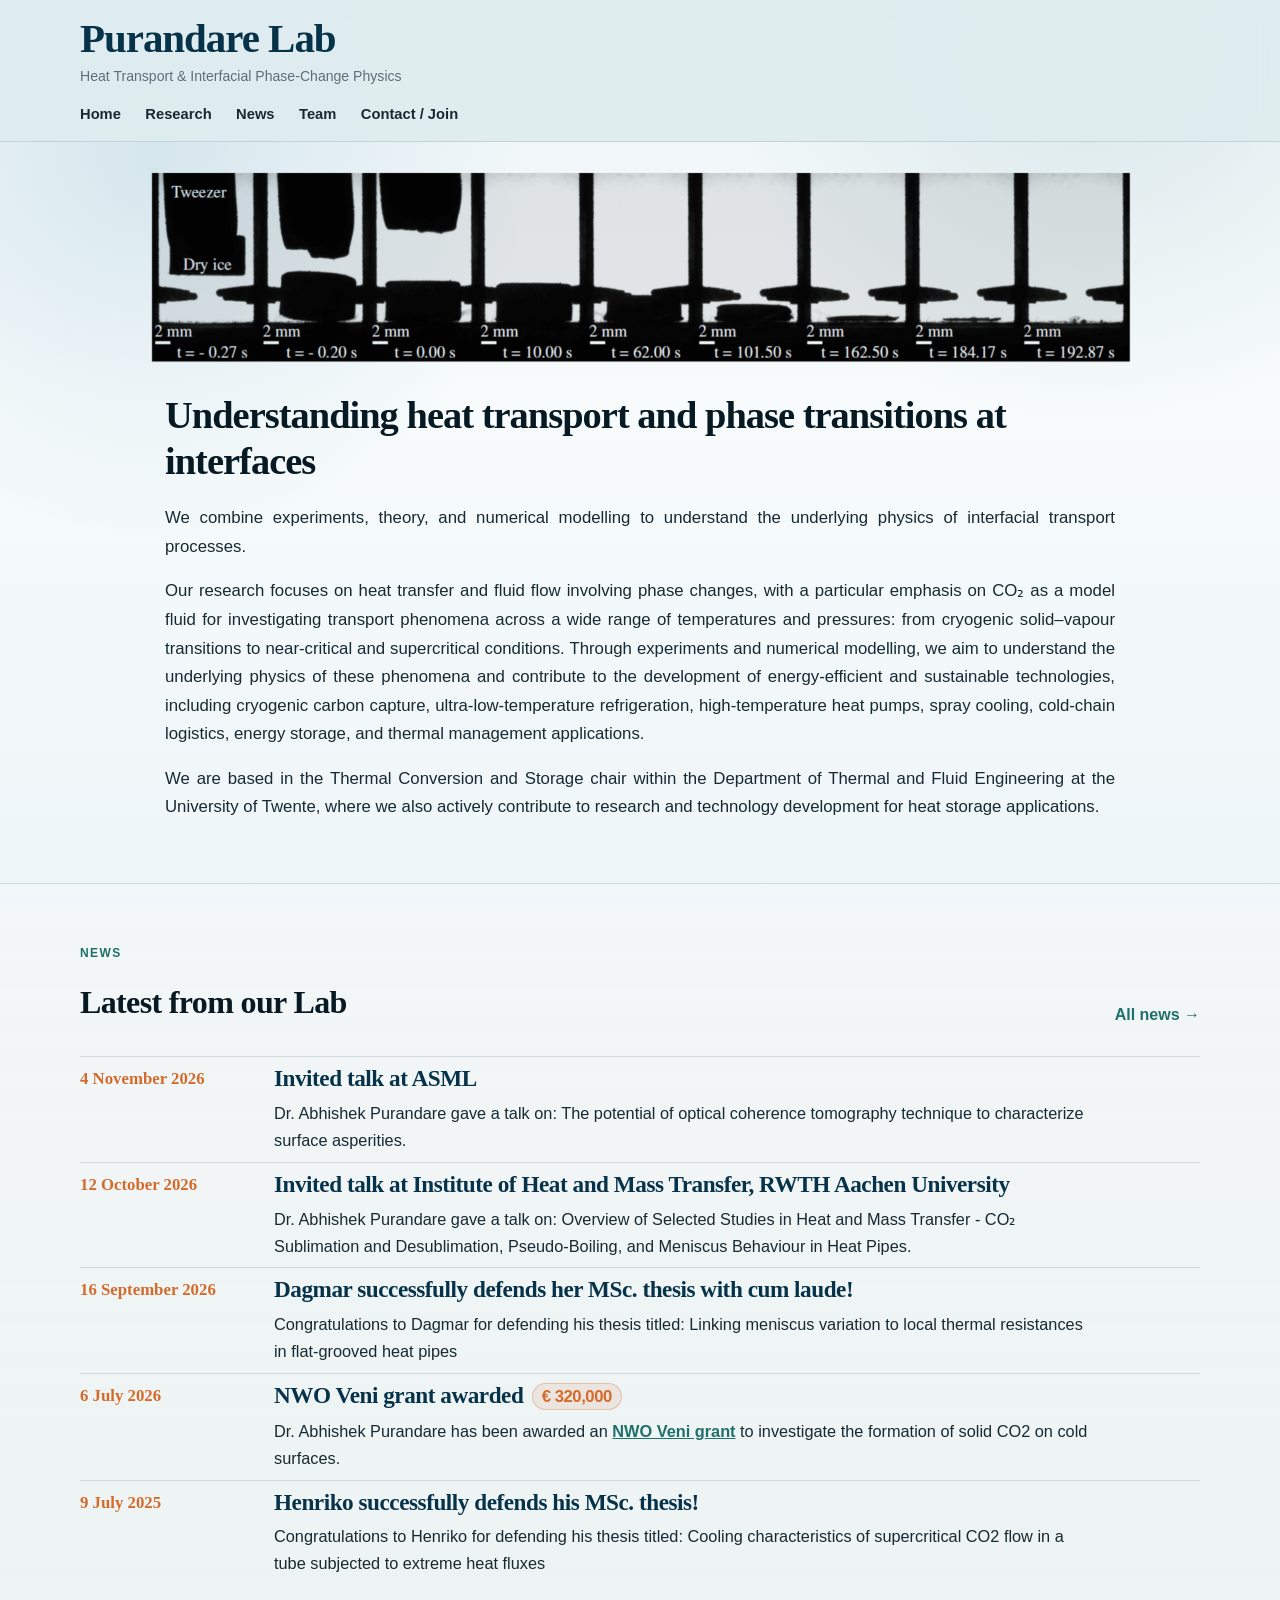
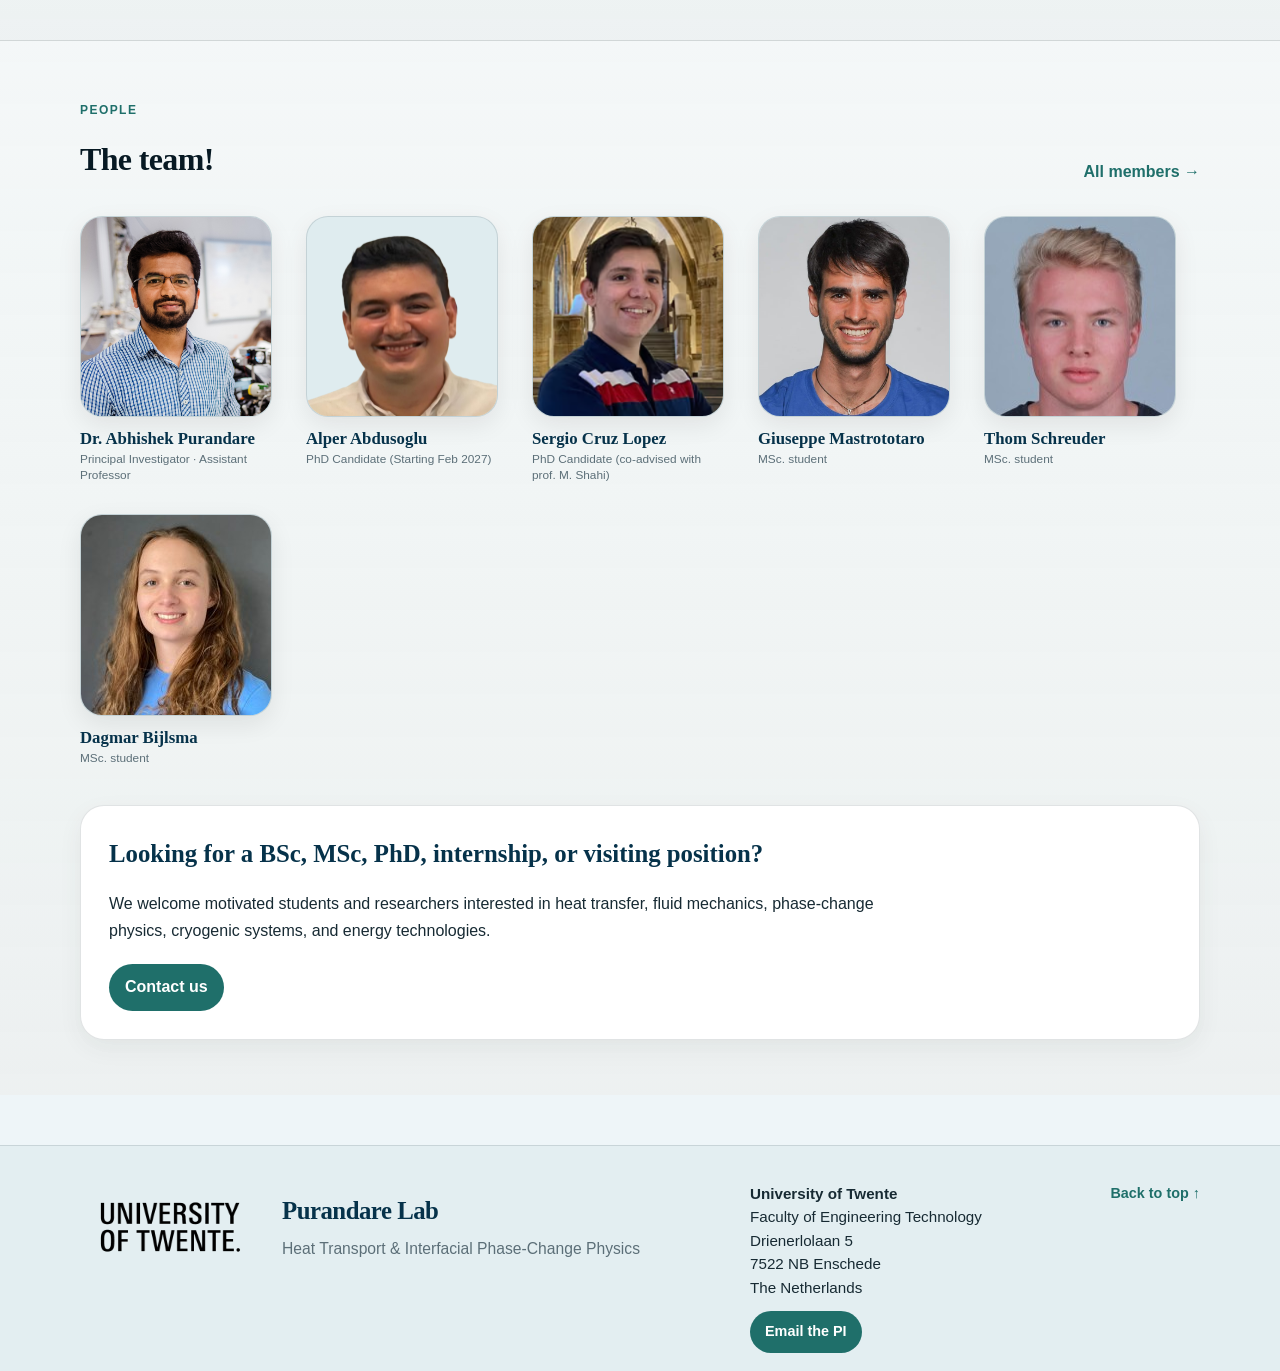
==== index.html @ 4fdb87ff "Update index.html" ====
<!DOCTYPE html>
<html lang="en">
<head>
  <meta charset="UTF-8">
  <title>Purandare Lab | University of Twente</title>
  <meta name="viewport" content="width=device-width, initial-scale=1">
  <link rel="stylesheet" href="assets/css/style.css">
</head>

<!-- Trigger new deployment -->  
<body id="top">


  <header class="header">
    <div class="container">     
      <h1>Purandare Lab</h1>
      <p>Heat Transport & Interfacial Phase-Change Physics</p>

      <nav class="nav">
        <a href="index.html">Home</a>
        <a href="research.html">Research</a>
        <a href="news.html">News</a>
        <a href="team.html">Team</a>
        <a href="contact.html">Contact / Join</a>
      </nav>
    </div>
  </header>



  <section class="hero home-hero">
    <div class="container">
      <!-- Automatic hero image slideshow -->

<div class="hero-showcase" aria-label="Purandare Lab research images">

  <img
    src="assets/images/H4.png"
    alt="Time-resolved CO2 sublimation experiments"
    class="hero-showcase-image is-visible"
  >

  <img
    src="assets/images/H2.png"
    alt="Schlieren visualization of CO2 sublimation"
    class="hero-showcase-image"
  >

  <img
    src="assets/images/H1v2.png"
    alt="Edge detection of sublimating CO2 sphere"
    class="hero-showcase-image"
  >

    <img
    src="assets/images/H3.png"
    alt="Density gradients at the sublimating interface"
    class="hero-showcase-image"
  >

  <img
    src="assets/images/H6.png"
    alt="Optical coherence tomography of dry ice interfaces"
    class="hero-showcase-image"
  >

  <img
    src="assets/images/H5.png"
    alt="Microfabricated capacitive sensor"
    class="hero-showcase-image"
  >

  <img
    src="assets/images/H8v2.png"
    alt="X-ray visualization of grooved heat-pipe structures"
    class="hero-showcase-image"
  >

    <img
    src="assets/images/H9.png"
    alt="X-ray visualization of grooved heat-pipe structures"
    class="hero-showcase-image"
  >

</div>
      <h2>Understanding heat transport and phase transitions at interfaces</h2>

      <p>
        We combine experiments, theory, and numerical modelling to understand the underlying 
        physics of interfacial transport processes.
      </p>

      <p>
        Our research focuses on heat transfer and fluid flow involving phase changes, with a particular emphasis on CO₂ as a model fluid for 
        investigating transport phenomena across a wide range of temperatures and pressures: from cryogenic solid–vapour transitions to near-critical and 
        supercritical conditions. Through experiments and numerical modelling, we aim to understand the underlying physics of these phenomena and contribute 
        to the development of energy-efficient and sustainable technologies, including cryogenic carbon capture, ultra-low-temperature refrigeration, 
        high-temperature heat pumps, spray cooling, cold-chain logistics, energy storage, and thermal management applications.
      </p>
      
      <p>
      We are based in the Thermal Conversion and Storage chair within the Department of Thermal and Fluid Engineering at the University of Twente, 
      where we also actively contribute to research and technology development for heat storage applications.
      </p>      
    </div>
  </section>

  



  <main>

<section class="section news-home-section">
  <div class="container">

    <div class="news-section-header">
      <div>
        <span class="eyebrow">News</span>
        <h2>Latest from our Lab <span class="heading-icon" aria-hidden="true"></span></h2>
      </div>
      <a class="section-link" href="news.html">All news →</a>
    </div>

    <div class="news-list">

        <article class="news-item">
        <div class="news-date">4 November 2026</div>

        <div class="news-content">
          <h3>Invited talk at ASML</h3>
          <p>
            Dr. Abhishek Purandare gave a talk on: The potential of optical coherence tomography technique to characterize surface asperities.
          </p>
        </div>
      </article>    

    <article class="news-item">
        <div class="news-date">12 October 2026</div>

        <div class="news-content">
          <h3>Invited talk at Institute of Heat and Mass Transfer, RWTH Aachen University</h3>
          <p>
            Dr. Abhishek Purandare gave a talk on: Overview of Selected Studies in Heat and Mass Transfer - 
            CO₂ Sublimation and Desublimation, Pseudo-Boiling, and Meniscus Behaviour in Heat Pipes.
          </p>
        </div>
      </article>  

      <article class="news-item">
        <div class="news-date">16 September 2026</div>

        <div class="news-content">
          <h3>Dagmar successfully defends her MSc. thesis with cum laude!</h3>
          <p>
            Congratulations to Dagmar for defending his thesis titled: Linking meniscus variation to local thermal resistances in flat-grooved heat pipes
          </p>
        </div>
      </article>

      <article class="news-item">
        <div class="news-date">6 July 2026</div>

        <div class="news-content">
          <h3>NWO Veni grant awarded <span class="news-amount"> € 320,000</span></h3>
          <p>
            Dr. Abhishek Purandare has been awarded an 
            <a href="https://www.nwo.nl/en/researchprogrammes/nwo-talent-programme/projects-veni/veni-2025" target="_blank" rel="noopener">
              NWO Veni grant</a> to investigate the formation of solid CO2 on cold surfaces.
          </p>
        </div>
      </article>

      <article class="news-item">
        <div class="news-date">9 July 2025</div>

        <div class="news-content">
          <h3>Henriko successfully defends his MSc. thesis!</h3>
          <p>
            Congratulations to Henriko for defending his thesis titled: Cooling characteristics of supercritical CO2 flow in a tube
            subjected to extreme heat fluxes
          </p>
        </div>
      </article>

      <!--
      <article class="news-item">
        <div class="news-date">3 April 2025</div>

        <div class="news-content">
          <h3>Sergio wins Best Pitch Award at the 4TU Energy Community Day!</h3>
          <p>
            Congratulations to Sergio on receiving the 
            <a href="https://www.4tu.nl/energy/news/a-look-back-at-4tu.energy-community-day-2025/">
              award</a> for his pitch titled: THS Reactor Design Using Novel TCM.
          </p>
        </div>
      </article>

      <article class="news-item">
        <div class="news-date">6 March 2025</div>

        <div class="news-content">
          <h3>Industry-funded project on cryogenic carbon capture <span class="news-amount"> € 20,000</span> </h3>
          <p>
            We carried out an industry-funded project focused on the energy and
            mass balance of an existing cryogenic carbon capture unit.
          </p>
        </div>
      </article>
      -->

    </div>

  </div>
</section>

<section class="section people-home-section">
  <div class="container">

    <div class="people-section-header">
      <div>
        <span class="eyebrow">People</span>
        <h2>The team! <span class="heading-icon" aria-hidden="true"></span></h2>
      </div>

      <a class="section-link" href="team.html">All members →</a>
    </div>

    <div class="people-grid">

      <article class="person-tile">
        <div class="person-tile-photo-wrap">
          <img
            src="assets/images/abhishek-purandarev2.jpg"
            alt="Dr. Abhishek Purandare"
            class="person-tile-photo"
          >
        </div>

        <h3>Dr. Abhishek Purandare</h3>
        <p class="person-role">Principal Investigator · Assistant Professor</p>
        <!--<p class="person-keywords">
          CO₂ phase change · Supercritical CO₂ · Cryogenic carbon capture
        </p>-->
      </article>

      <!-- Example placeholder for the next person.
      Remove this comment when you add someone. -->

      <article class="person-tile">
        <div class="person-tile-photo-wrap">
          <img
            src="assets/images/Alper_PhD.png"
            alt="Alper Abdusoglu"
            class="person-tile-photo"
          >
        </div>

        <h3>Alper Abdusoglu</h3>
        <p class="person-role">PhD Candidate (Starting Feb 2027)</p>
        <!-- <p class="person-keywords">
          CO₂ desublimation · Optical diagnostics · Heat transfer
        </p>-->
      </article>

      <!-- Example placeholder for the next person.
      Remove this comment when you add someone. -->

      <article class="person-tile">
        <div class="person-tile-photo-wrap">
          <img
            src="assets/images/Sergio_PhD.png"
            alt="Sergio Cruz Lopez"
            class="person-tile-photo"
          >
        </div>

        <h3>Sergio Cruz Lopez</h3>
        <p class="person-role">PhD Candidate (co-advised with prof. M. Shahi)</p>
        <!-- <p class="person-keywords">
          CO₂ desublimation · Optical diagnostics · Heat transfer
        </p>-->
      </article>

       <!-- Example placeholder for the next person.
      Remove this comment when you add someone. -->

      <article class="person-tile">
        <div class="person-tile-photo-wrap">
          <img
            src="assets/images/Giuseppe_Msc.jpeg"
            alt="Giuseppe Mastrototaro"
            class="person-tile-photo"
          >
        </div>

        <h3>Giuseppe Mastrototaro</h3>
        <p class="person-role">MSc. student</p>
        <!-- <p class="person-keywords">
          CO₂ desublimation · Optical diagnostics · Heat transfer
        </p>-->
      </article>

       <!-- Example placeholder for the next person.
      Remove this comment when you add someone. -->

      <article class="person-tile">
        <div class="person-tile-photo-wrap">
          <img
            src="assets/images/Thom_Msc.jpeg"
            alt="Thom Schreuder"
            class="person-tile-photo"
          >
        </div>

        <h3>Thom Schreuder</h3>
        <p class="person-role">MSc. student</p>
        <!-- <p class="person-keywords">
          CO₂ desublimation · Optical diagnostics · Heat transfer
        </p>-->
      </article>

       <!-- Example placeholder for the next person.
      Remove this comment when you add someone. -->

      <article class="person-tile">
        <div class="person-tile-photo-wrap">
          <img
            src="assets/images/Dagmar_Msc.jpeg"
            alt="Dagmar Bijlsma"
            class="person-tile-photo"
          >
        </div>

        <h3>Dagmar Bijlsma</h3>
        <p class="person-role">MSc. student</p>
        <!-- <p class="person-keywords">
          CO₂ desublimation · Optical diagnostics · Heat transfer
        </p>-->
      </article>

     

    </div>

    <div class="people-cta">
      <h3>Looking for a BSc, MSc, PhD, internship, or visiting position?</h3>

      <p>
        We welcome motivated students and researchers interested in
        heat transfer, fluid mechanics, phase-change physics, cryogenic systems,
        and energy technologies.
      </p>

      <a class="button-link" href="contact.html">Contact us</a>
    </div>

  </div>
</section>

  </main>

  <footer class="footer site-footer">
  <div class="container footer-inner">

    <div class="footer-brand">
      <img
        src="assets/images/ut-logo.png"
        alt="University of Twente logo"
        class="ut-logo"
      >

      <div>
        <h3>Purandare Lab</h3>
        <p>Heat Transport &amp; Interfacial Phase-Change Physics</p>
      </div>
    </div>

    <div class="footer-contact footer-contact-row">
      <div class="footer-address-block">
        <p>
          <strong>University of Twente</strong><br>
          Faculty of Engineering Technology<br>
          Drienerlolaan 5<br>
          7522 NB Enschede<br>
          The Netherlands
        </p>

        <a class="footer-email-button" href="mailto:a.s.purandare@utwente.nl">
          Email the PI
        </a>
      </div>

      <a class="back-to-top" href="#top">Back to top ↑</a>
    </div>
    
  </div>
</footer>

  

<script>
(function () {

  const images = document.querySelectorAll(
    ".hero-showcase-image"
  );

  if (images.length < 2) return;

  let currentImage = 0;
  let slideshowTimer = null;

  // Time between images (milliseconds)
  const interval = 3000;

  function showNextImage() {

    images[currentImage].classList.remove(
      "is-visible"
    );

    currentImage = (currentImage + 1) % images.length;

    images[currentImage].classList.add(
      "is-visible"
    );
  }

  function startSlideshow() {
    if (slideshowTimer !== null) return;

    slideshowTimer = setInterval(
      showNextImage,
      interval
    );
  }

  function stopSlideshow() {
    clearInterval(slideshowTimer);
    slideshowTimer = null;
  }

  // Start automatically
  const reducedMotion = window.matchMedia(
    "(prefers-reduced-motion: reduce)"
  ).matches;

  if (!reducedMotion) {
    startSlideshow();
  }

  // Pause when browser tab is hidden,
  // resume when the visitor returns
  document.addEventListener("visibilitychange", function () {

    if (document.hidden) {
      stopSlideshow();
    } else if (!reducedMotion) {
      startSlideshow();
    }

  });

})();
</script>




</body>
</html>
---- assets/css/style.css ----
/*
:root {
  --paper: #f3efe8;
  --paper-tint: #ebe5da;
  --surface: #fffdf9;
  --ink: #0f0c08;
  --text: #1f1a15;
  --muted: #625648;

  --navy: #0b2b45;
  --blue: #0056b3;
  --teal: #254c4a;
  --orange: #c85a1e;

  --border: rgba(15, 12, 8, 0.12);
  --shadow: 0 12px 35px rgba(15, 12, 8, 0.08);
}
*/
:root {
  --paper: #eef5f8;
  --paper-tint: #dfecef;
  --surface: #ffffff;
  --ink: #071923;
  --text: #172a33;
  --muted: #5c6f78;

  --navy: #06324a;
  --blue: #126f9a;
  --teal: #1f6f6a;
  --orange: #d46b2a;

  --border: rgba(7, 25, 35, 0.12);
  --shadow: 0 12px 35px rgba(7, 25, 35, 0.08);
}
body {
  margin: 0;
  font-family: Arial, Helvetica, sans-serif;
  line-height: 1.65;
  color: var(--text);
  background: var(--paper);
}

/*
body::before {
  content: "";
  position: fixed;
  inset: 0;
  pointer-events: none;
  background-image:
    linear-gradient(to right, rgba(15, 12, 8, 0.035) 1px, transparent 1px),
    linear-gradient(to bottom, rgba(15, 12, 8, 0.035) 1px, transparent 1px);
  background-size: 32px 32px;
  z-index: -1;
}
*/

body::before {
  content: "";
  position: fixed;
  inset: 0;
  pointer-events: none;
  background:
    radial-gradient(circle at 12% 18%, rgba(18, 111, 154, 0.12), transparent 28%),
    radial-gradient(circle at 85% 8%, rgba(31, 111, 106, 0.10), transparent 26%),
    linear-gradient(180deg, #eef5f8 0%, #f7fbfc 45%, #eef5f8 100%);
  z-index: -1;
}

.container {
  max-width: 1120px;
  margin: 0 auto;
  padding: 0 28px;
}

.header {
  background: rgba(223, 236, 239, 0.94);
  border-bottom: 1px solid var(--border);
  backdrop-filter: blur(12px);
  position: sticky;
  top: 0;
  z-index: 10;
}

.header .container {
  padding-top: 14px;
  padding-bottom: 14px;
}

.nav {
  margin-top: 10px;
}

.header h1 {
  margin: 0;
  font-family: Georgia, "Times New Roman", serif;
  font-size: clamp(2rem, 3.2vw, 2.6rem);
  font-weight: 700;
  font-style: normal;
  line-height: 1.2;
  letter-spacing: -0.025em;
  color: var(--navy);
}

.header p {
  margin: 4px 0 0;
  color: var(--muted);
  font-size: 0.88rem;
  line-height: 1.4;
  font-weight: 400;
}

.nav {
  margin-top: 14px;
}

.nav a {
  color: var(--text);
  text-decoration: none;
  margin-right: 20px;
  font-size: 0.92rem;
  font-weight: 700;
}

.nav a:hover {
  color: var(--teal);
}

.hero {
  padding: 90px 0 65px;
}

.hero h2 {
  max-width: 850px;
  margin: 0 0 24px;
  font-family: Georgia, "Times New Roman", serif;
  font-size: clamp(2.4rem, 5vw, 4.4rem);
  line-height: 1.05;
  letter-spacing: -0.04em;
  color: var(--ink);
}

.hero h2 em {
  color: var(--orange);
  font-style: italic;
}

.hero p {
  font-size: 1.16rem;
  max-width: 760px;
  color: var(--text);
}

.section {
  padding: 55px 0;
  border-top: 1px solid var(--border);
}

.section h2 {
  margin: 0 0 12px;
  font-family: Georgia, "Times New Roman", serif;
  font-size: 2rem;
  color: var(--ink);
  letter-spacing: -0.02em;
}

.eyebrow {
  display: inline-block;
  margin-bottom: 12px;
  color: var(--teal);
  font-size: 0.75rem;
  font-weight: 800;
  text-transform: uppercase;
  letter-spacing: 0.12em;
}

.cards {
  display: grid;
  grid-template-columns: repeat(auto-fit, minmax(230px, 1fr));
  gap: 20px;
  margin-top: 24px;
}

.card {
  border: 1px solid var(--border);
  border-radius: 20px;
  padding: 24px;
  background: var(--surface);
  box-shadow: 0 4px 15px rgba(15, 12, 8, 0.04);
}

.card h3 {
  margin-top: 0;
  font-family: Georgia, "Times New Roman", serif;
  color: var(--navy);
}

.pi-box {
  background: var(--surface);
  border: 1px solid var(--border);
  border-left: 4px solid var(--orange);
  border-radius: 20px;
  padding: 26px;
  box-shadow: var(--shadow);
}

.footer {
  border-top: 1px solid var(--border);
  color: var(--muted);
  padding: 28px 0;
  margin-top: 40px;
  font-size: 0.9rem;
}

.research-hero {
  padding-bottom: 55px;
}

.research-current {
  padding-top: 40px;
  padding-bottom: 40px;
}

.lead-text {
  max-width: 900px;
  font-family: Georgia, "Times New Roman", serif;
  font-size: clamp(1.45rem, 2.4vw, 2rem);
  line-height: 1.35;
  color: var(--ink);
  margin: 0;
}

.soft-section {
  background: rgba(255, 253, 249, 0.35);
}

.theme-grid {
  display: grid;
  grid-template-columns: repeat(auto-fit, minmax(320px, 1fr));
  gap: 22px;
  margin-top: 30px;
}

.theme-card {
  background: var(--surface);
  border: 1px solid var(--border);
  border-radius: 22px;
  padding: 26px;
  box-shadow: 0 4px 15px rgba(15, 12, 8, 0.04);
}

.theme-card h3 {
  margin: 0 0 14px;
  font-family: Georgia, "Times New Roman", serif;
  font-size: 1.55rem;
  line-height: 1.18;
  color: var(--navy);
  letter-spacing: -0.02em;
}

.theme-card p {
  margin-bottom: 0;
}

.theme-label {
  margin: 0 0 8px;
  color: var(--teal);
  font-size: 0.78rem;
  font-weight: 800;
  text-transform: uppercase;
  letter-spacing: 0.12em;
}

.tags {
  display: flex;
  flex-wrap: wrap;
  gap: 8px;
  margin-top: 18px;
}

.tags span {
  display: inline-block;
  border: 1px solid var(--border);
  background: var(--surface);
  color: var(--teal);
  border-radius: 999px;
  padding: 6px 11px;
  font-size: 0.82rem;
  font-weight: 700;
}

.section-intro {
  max-width: 820px;
  font-size: 1.08rem;
  color: var(--muted);
  margin: 0 0 30px;
}

.projects-section {
  background:
    linear-gradient(180deg, rgba(255, 253, 249, 0.55), rgba(235, 229, 218, 0.35));
}

.project-showcase {
  margin-top: 36px;
  border-top: 1px solid var(--border);
}

.project-panel {
  display: grid;
  grid-template-columns: 230px 1fr;
  gap: 34px;
  padding: 34px 0;
  border-bottom: 1px solid var(--border);
}

.project-meta {
  display: flex;
  flex-direction: column;
  align-items: flex-start;
  gap: 12px;
}

.project-index {
  font-family: Georgia, "Times New Roman", serif;
  color: var(--orange);
  font-size: 1.15rem;
  font-weight: 700;
  line-height: 1.2;
}

.project-period {
  display: inline-block;
  border-radius: 999px;
  padding: 5px 11px;
  background: rgba(37, 76, 74, 0.08);
  color: var(--teal);
  border: 1px solid var(--border);
  font-size: 0.72rem;
  font-weight: 800;
  text-transform: uppercase;
  letter-spacing: 0.08em;
}

.project-body {
  max-width: 820px;
}

.project-body h3 {
  margin: 0 0 12px;
  font-family: Georgia, "Times New Roman", serif;
  font-size: clamp(1.45rem, 2.4vw, 2rem);
  line-height: 1.15;
  color: var(--navy);
  letter-spacing: -0.03em;
}

.project-body p {
  margin: 0;
  font-size: 1.02rem;
}


/* Compact spacing between publication years */

.publication-year {
  margin-top: 18px;
}

/* Less space between "All publications" and 2026 */
.section h2 + .publication-year {
  margin-top: 12px;
}

/* Remove default heading margin and reduce bottom gap */
.publication-year h3 {
  margin: 0 0 12px;
}

/* Remove excess space after the last publication of each year */
.publication-year .publication-item:last-child {
  margin-bottom: 0;
}


.publication-year h3 {
  font-family: Georgia, "Times New Roman", serif;
  font-size: 1.5rem;
  color: var(--orange);
  margin-bottom: 18px;
}

.publication-item {
  background: var(--surface);
  border: 1px solid var(--border);
  border-radius: 20px;
  padding: 24px;
  margin-bottom: 18px;
  box-shadow: 0 4px 15px rgba(15, 12, 8, 0.04);
}

.pub-title {
  font-family: Georgia, "Times New Roman", serif;
  font-size: 1.25rem;
  font-weight: 700;
  color: var(--navy);
  margin: 0 0 8px;
}

.publication-item p {
  margin-bottom: 0;
}

.publication-item a {
  display: inline-block;
  margin-top: 10px;
  color: var(--teal);
  font-weight: 700;
  text-decoration: none;
}

.publication-item a:hover {
  text-decoration: underline;
}

.cta-box {
  background: var(--surface);
  border: 1px solid var(--border);
  border-radius: 20px;
  padding: 26px;
  box-shadow: var(--shadow);
}

.cta-box p {
  max-width: 780px;
}

.button-link {
  display: inline-block;
  margin-top: 14px;
  margin-right: 12px;
  padding: 10px 16px;
  border-radius: 999px;
  background: var(--teal);
  color: white;
  text-decoration: none;
  font-weight: 700;
}

.button-link:hover {
  background: var(--navy);
}

.button-link.secondary {
  background: transparent;
  color: var(--teal);
  border: 1px solid var(--teal);
}

.button-link.secondary:hover {
  background: var(--teal);
  color: white;
}

@media (max-width: 760px) {
  .hero {
    padding: 60px 0 45px;
  }

  .nav a {
    display: inline-block;
    margin-bottom: 8px;
  }

  .theme-grid {
    grid-template-columns: 1fr;
  }

  .project-panel {
    grid-template-columns: 1fr;
    gap: 12px;
    padding: 28px 0;
  }

  .project-meta {
    flex-direction: row;
    flex-wrap: wrap;
    align-items: center;
  }
}

/* Principal Investigator profile photo */

.pi-profile {
  display: grid;
  grid-template-columns: 180px 1fr;
  gap: 28px;
  align-items: center;
}

.pi-photo-wrap {
  width: 180px;
  height: 180px;
  border-radius: 24px;
  overflow: hidden;
  border: 1px solid var(--border);
  background: var(--paper-tint);
  flex-shrink: 0;
}

.pi-photo {
  width: 180px;
  height: 180px;
  max-width: 180px;
  max-height: 180px;
  object-fit: cover;
  display: block;
}

.pi-text p {
  margin-top: 0;
}

.pi-text p:last-child {
  margin-bottom: 0;
}

@media (max-width: 760px) {
  .pi-profile {
    grid-template-columns: 1fr;
  }

  .pi-photo-wrap {
    width: 150px;
    height: 150px;
  }

  .pi-photo {
    width: 150px;
    height: 150px;
    max-width: 150px;
    max-height: 150px;
  }
}

/* Larger PI text */

.pi-text {
  font-size: 1.25rem;
  line-height: 1.65;
}

.pi-text strong {
  font-family: Georgia, "Times New Roman", serif;
  font-size: 2rem;
  color: var(--navy);
  line-height: 1.2;
}

.pi-text p:first-child {
  font-size: 1.22rem;
  color: var(--text);
}

.pi-text p:last-child {
  font-size: 1.15rem;
  color: var(--muted);
}

/* Home page people section */

.people-home-section {
  background:
    linear-gradient(180deg, rgba(255, 253, 249, 0.35), rgba(235, 229, 218, 0.25));
}

.people-section-header {
  display: flex;
  justify-content: space-between;
  align-items: end;
  gap: 24px;
  margin-bottom: 30px;
}

.people-section-header h2 {
  margin-bottom: 0;
}

.section-link {
  color: var(--teal);
  font-weight: 800;
  text-decoration: none;
  white-space: nowrap;
}

.section-link:hover {
  color: var(--navy);
  text-decoration: underline;
}

.people-roster-grid {
  display: grid;
  grid-template-columns: 1fr;
  gap: 24px;
}

.person-card {
  display: grid;
  grid-template-columns: 220px 1fr;
  gap: 34px;
  align-items: center;
  padding: 28px 0;
  border-top: 1px solid var(--border);
  border-bottom: 1px solid var(--border);
}

.person-photo-wrap {
  width: 220px;
  height: 220px;
  border-radius: 28px;
  overflow: hidden;
  border: 1px solid var(--border);
  background: var(--paper-tint);
  box-shadow: 0 8px 24px rgba(15, 12, 8, 0.08);
}

.person-photo {
  width: 100%;
  height: 100%;
  object-fit: cover;
  display: block;
}

.person-info h3 {
  margin: 0 0 6px;
  font-family: Georgia, "Times New Roman", serif;
  font-size: clamp(1.8rem, 3vw, 2.5rem);
  line-height: 1.08;
  color: var(--navy);
  letter-spacing: -0.03em;
}

.person-role {
  margin: 0 0 14px;
  color: var(--orange);
  font-weight: 800;
  font-size: 0.95rem;
}

.person-info p {
  max-width: 780px;
  font-size: 1.08rem;
}

.people-cta {
  margin-top: 34px;
  padding: 28px;
  border-radius: 24px;
  background: var(--surface);
  border: 1px solid var(--border);
  box-shadow: 0 8px 24px rgba(15, 12, 8, 0.06);
}

.people-cta h3 {
  margin: 0 0 10px;
  font-family: Georgia, "Times New Roman", serif;
  font-size: 1.55rem;
  color: var(--navy);
}

.people-cta p {
  max-width: 800px;
  margin-bottom: 6px;
}

@media (max-width: 760px) {
  .people-section-header {
    display: block;
  }

  .section-link {
    display: inline-block;
    margin-top: 12px;
  }

  .person-card {
    grid-template-columns: 1fr;
    gap: 18px;
  }

  .person-photo-wrap {
    width: 180px;
    height: 180px;
  }
}

/* Compact people grid for homepage */

.people-grid {
  display: grid;
  grid-template-columns: repeat(auto-fit, minmax(170px, 200px));
  gap: 26px;
  margin-top: 30px;
}

.person-tile {
  max-width: 190px;
}

.person-tile-photo-wrap {
  width: 100%;
  aspect-ratio: 1 / 1.05;
  border-radius: 22px;
  overflow: hidden;
  border: 1px solid var(--border);
  background: var(--paper-tint);
  box-shadow: 0 8px 24px rgba(15, 12, 8, 0.08);
}

.person-tile-photo {
  width: 100%;
  height: 100%;
  object-fit: cover;
  display: block;
}

/* Name below photo */
.person-tile h3 {
  margin: 12px 0 4px;
  font-family: Georgia, "Times New Roman", serif;
  font-size: 1.05rem;
  line-height: 1.15;
  color: var(--navy);
}

/* Designation below name */
.person-tile .person-role {
  margin: 0 0 5px;
  color: var(--muted);
  font-size: 0.74rem;
  font-weight: 400;
  line-height: 1.3;
}

/* Keywords below designation */
.person-keywords {
  margin: 0;
  color: var(--muted);
  font-size: 0.76rem;
  line-height: 1.4;
}

@media (max-width: 760px) {
  .people-grid {
    grid-template-columns: repeat(auto-fit, minmax(170px, 1fr));
    gap: 22px;
  }

  .person-tile {
    max-width: none;
  }
}

/* Homepage news section */

.news-home-section {
  background:
    linear-gradient(180deg, rgba(255, 253, 249, 0.25), rgba(235, 229, 218, 0.18));
}

.news-section-header {
  display: flex;
  justify-content: space-between;
  align-items: end;
  gap: 24px;
  margin-bottom: 28px;
}

.news-section-header h2 {
  margin-bottom: 0;
}

.news-list {
  border-top: 1px solid var(--border);
}

.news-item {
  display: grid;
  grid-template-columns: 170px 1fr;
  gap: 24px;
  padding: 8px 0;
  border-bottom: 1px solid var(--border);
}

.news-date {
  color: var(--orange);
  font-family: Georgia, "Times New Roman", serif;
  font-size: 1.05rem;
  font-weight: 700;
}

.news-content {
  max-width: 820px;
}

.news-content h3 {
  margin: 0 0 8px;
  font-family: Georgia, "Times New Roman", serif;
  font-size: 1.45rem;
  line-height: 1.15;
  color: var(--navy);
  letter-spacing: -0.02em;
}

.news-content p {
  margin: 0;
  color: var(--text);
  font-size: 1.02rem;
}

@media (max-width: 760px) {
  .news-section-header {
    display: block;
  }

  .news-item {
    grid-template-columns: 1fr;
    gap: 8px;
    padding: 12px 0;
  }

  .news-date {
    font-size: 0.95rem;
  }
}

.news-item:last-child {
  border-bottom: none;
}

/* Heading icons */

.heading-icon {
  display: inline-block;
  margin-left: 3px;
  font-size: 0.9em;
  vertical-align: -0.04em;
}

/* News amount label */

.news-amount {
  display: inline-block;
  margin-left: 3px;
  padding: 3px 9px;
  border-radius: 999px;
  background: rgba(200, 90, 30, 0.10);
  color: var(--orange);
  border: 1px solid rgba(200, 90, 30, 0.25);
  font-family: Arial, Helvetica, sans-serif;
  font-size: 0.72em;
  font-weight: 700;
  vertical-align: 0.08em;
}

.news-content a {
  color: var(--teal);
  font-weight: 700;
  text-decoration: underline;
}

.news-content a:hover {
  color: var(--navy);
}

/* News archive page */

.news-archive-section {
  padding-top: 35px;
}

.news-archive-list {
  border-top: none;
}

.news-archive-item {
  display: grid;
  grid-template-columns: 170px 1fr;
  gap: 34px;
  padding: 12px 0;
  border-bottom: 1px solid var(--border);
}

.news-archive-item:last-child {
  border-bottom: none;
}

.news-archive-date {
  color: var(--orange);
  font-family: Georgia, "Times New Roman", serif;
  font-size: 1.05rem;
  font-weight: 700;
}

.news-category {
  margin: 0 0 6px;
  color: var(--teal);
  font-size: 0.75rem;
  font-weight: 800;
  text-transform: uppercase;
  letter-spacing: 0.12em;
}

.news-archive-content {
  max-width: 850px;
}

.news-archive-content h3 {
  margin: 0 0 8px;
  font-family: Georgia, "Times New Roman", serif;
  font-size: 1.55rem;
  line-height: 1.15;
  color: var(--navy);
  letter-spacing: -0.02em;
}

.news-archive-content p {
  margin-top: 0;
}

.news-archive-content a {
  color: var(--teal);
  font-weight: 700;
  text-decoration: none;
}

.news-archive-content a:hover {
  color: var(--navy);
  text-decoration: underline;
}

@media (max-width: 760px) {
  .news-archive-item {
    grid-template-columns: 1fr;
    gap: 8px;
    padding: 24px 0;
  }

  .news-archive-date {
    font-size: 0.95rem;
  }
}

/* Footer with UT logo and contact details */

.site-footer {
  background: rgba(223, 236, 239, 0.72);
  border-top: 1px solid var(--border);
  margin-top: 50px;
  padding: 36px 0 18px;
  color: var(--text);
}

.footer-inner {
  display: grid;
  grid-template-columns: 1.4fr 1fr;
  gap: 40px;
  align-items: start;
}

.footer-brand {
  display: flex;
  align-items: center;
  gap: 22px;
}

.ut-logo {
  width: 180px;
  height: auto;
  display: block;
}

.footer-brand h3 {
  margin: 0 0 4px;
  font-family: Georgia, "Times New Roman", serif;
  font-size: 1.55rem;
  color: var(--navy);
  letter-spacing: -0.02em;
}

.footer-brand p {
  margin: 0;
  color: var(--muted);
  font-size: 0.98rem;
}

.footer-contact p {
  margin: 0 0 16px;
  color: var(--text);
  font-size: 0.95rem;
  line-height: 1.55;
}

.footer-email-button {
  display: inline-block;
  padding: 9px 15px;
  border-radius: 999px;
  background: var(--teal);
  color: white;
  text-decoration: none;
  font-weight: 700;
  font-size: 0.9rem;
}

.footer-email-button:hover {
  background: var(--navy);
}

.footer-bottom {
  margin-top: 26px;
  padding-top: 16px;
  border-top: 1px solid var(--border);
}

.footer-bottom p {
  margin: 0;
  color: var(--muted);
  font-size: 0.85rem;
}

@media (max-width: 760px) {
  .footer-inner {
    grid-template-columns: 1fr;
    gap: 28px;
  }

  .footer-brand {
    align-items: flex-start;
    flex-direction: column;
  }

  .ut-logo {
    width: 155px;
  }
}

/* Mobile footer logo alignment */

@media (max-width: 760px) {
  .footer-brand {
    align-items: flex-start;
    text-align: -10px;
  }

  .ut-logo {
    align-self: flex-start;
    margin-left: 0;
  }

  .footer-lab-text {
    align-items: flex-start;
    text-align: left;
  }
}

/* Back to top footer link */

html {
  scroll-behavior: smooth;
}

.back-to-top {
  display: inline-block;
  margin-top: 8px;
  color: var(--teal);
  font-size: 0.9rem;
  font-weight: 700;
  text-decoration: none;
}

.back-to-top:hover {
  color: var(--navy);
  text-decoration: underline;
}

.footer-address-block p {
  margin: 0 0 12px;
}

.footer-address-block .footer-email-button {
  margin-top: 0;
}

.footer-contact-row {
  display: flex;
  justify-content: space-between;
  align-items: flex-start;
  gap: 28px;
}

.footer-contact-row .back-to-top {
  margin-top: 0;
  white-space: nowrap;
}

@media (max-width: 760px) {
  .footer-contact-row {
    display: block;
  }

  .footer-contact-row .back-to-top {
    display: inline-block;
    margin-top: 16px;
  }
}

/* Contact / Join page */

.contact-grid {
  display: grid;
  grid-template-columns: 1.5fr 0.9fr;
  gap: 42px;
  align-items: start;
}

.contact-main {
  max-width: 820px;
}

.join-block {
  padding: 24px 0;
  border-bottom: 1px solid var(--border);
}

.join-block:first-of-type {
  border-top: 1px solid var(--border);
  margin-top: 24px;
}

.join-block h3 {
  margin: 0 0 10px;
  font-family: Georgia, "Times New Roman", serif;
  font-size: 1.45rem;
  line-height: 1.18;
  color: var(--navy);
  letter-spacing: -0.02em;
}

.join-block p {
  margin: 0;
  color: var(--text);
}

.contact-card {
  position: sticky;
  top: 130px;
  background: var(--surface);
  border: 1px solid var(--border);
  border-radius: 24px;
  padding: 28px;
  box-shadow: var(--shadow);
}

.contact-card h2 {
  margin-bottom: 18px;
}

.contact-card p {
  margin-top: 0;
  font-size: 0.98rem;
}

@media (max-width: 900px) {
  .contact-grid {
    grid-template-columns: 1fr;
  }

  .contact-card {
    position: static;
  }
}


/* ========================================
   HIPHY LAB - RESEARCH IMAGE GALLERY
======================================== */

.hph-gallery {
  padding-top: 45px;
  padding-bottom: 55px;
}

/* Main image container */

.hph-gallery-frame {
  background: #ffffff;
  border: 1px solid var(--border);
  border-radius: 16px;
  overflow: hidden;
  margin-top: 24px;
}

/* Individual image slide */

.hph-slide {
  margin: 0;
}

.hph-slide[hidden] {
  display: none;
}

.hph-slide a {
  display: flex;
  align-items: center;
  justify-content: center;
  width: 100%;
  height: clamp(250px, 42vw, 400px);
  padding: 18px;
  box-sizing: border-box;
}

/* Scientific images - no cropping */

.hph-slide img {
  display: block;
  max-width: 100%;
  max-height: 100%;
  width: auto;
  height: auto;
  object-fit: contain;
  transition: transform 0.25s ease;
}

.hph-slide a:hover img {
  transform: scale(1.015);
}

/* Image caption */

.hph-slide figcaption {
  padding: 14px 20px;
  text-align: center;
  border-top: 1px solid var(--border);
  background: #f7fbfc;

  font-family: Georgia, "Times New Roman", serif;
  font-size: 1rem;
  color: var(--navy);
}

/* Navigation area */

.hph-gallery-navigation {
  display: flex;
  align-items: center;
  justify-content: center;
  gap: 26px;
  margin-top: 18px;
}

/* Previous / next arrows */

.hph-gallery-arrow {
  display: flex;
  justify-content: center;
  align-items: center;

  width: 38px;
  height: 38px;

  border: 1px solid var(--border);
  border-radius: 50%;
  background: #ffffff;

  color: var(--navy);
  font-size: 1.15rem;

  cursor: pointer;
  transition: all 0.2s ease;
}

.hph-gallery-arrow:hover {
  background: var(--navy);
  color: #ffffff;
}

/* Navigation dots */

.hph-gallery-dots {
  display: flex;
  justify-content: center;
  align-items: center;
  gap: 10px;
}

.hph-gallery-dot {
  width: 10px;
  height: 10px;
  padding: 0;

  border: none;
  border-radius: 50%;
  background: #b5cbd4;

  cursor: pointer;
  transition: all 0.2s ease;
}

/* Currently selected dot */

.hph-gallery-dot.active {
  width: 24px;
  border-radius: 10px;
  background: var(--navy);
}

.hph-gallery-dot:hover {
  background: var(--teal);
}

/* Image counter */

.hph-gallery-counter {
  margin: 8px 0 0;
  text-align: center;

  font-size: 0.78rem;
  color: var(--muted);
}

/* Keyboard accessibility */

.hph-gallery button:focus-visible {
  outline: 2px solid var(--blue);
  outline-offset: 4px;
}

/* Mobile responsive styling */

@media (max-width: 760px) {

  .hph-gallery {
    padding-top: 30px;
    padding-bottom: 40px;
  }

  .hph-slide a {
    height: 280px;
    padding: 10px;
  }

  .hph-slide figcaption {
    font-size: 0.85rem;
    padding: 12px 10px;
  }

  .hph-gallery-navigation {
    gap: 20px;
  }

  .hph-gallery-arrow {
    width: 34px;
    height: 34px;
  }

}


/* ==================================
   HiPhy Lab - Automatic Hero Slideshow
================================== */

.hero {
  padding-top: 35px;
}

/* Slideshow integrated into hero */

.hero-showcase {
  position: relative;
  width: 100%;
  height: clamp(220px, 34vw, 430px);
  overflow: hidden;
  margin-bottom: 5px;

  /* No white gallery box */
  background: transparent;
  border: none;
  border-radius: 0;
  box-shadow: none;
}

/* All images share the same space */

.hero-showcase-image {
  position: absolute;
  inset: 0;

  width: 100%;
  height: 100%;

  object-fit: contain;
  object-position: center;

  opacity: 0;
  transition: opacity 0.8s ease-in-out;

  /*
   * Helps white parts of scientific
   * figures blend with the page.
   */
  mix-blend-mode: multiply;
}

/* Currently displayed image */

.hero-showcase-image.is-visible {
  opacity: 1;
}

/* Small unobtrusive pause control */

.hero-showcase-controls {
  display: flex;
  justify-content: flex-end;
  margin: 0 0 30px;
}

.hero-showcase-toggle {
  border: none;
  background: transparent;
  color: var(--muted);

  font-family: inherit;
  font-size: 0.78rem;
  cursor: pointer;
}

.hero-showcase-toggle:hover {
  color: var(--navy);
  text-decoration: underline;
}

.hero-showcase-toggle:focus-visible {
  outline: 2px solid var(--blue);
  outline-offset: 4px;
}

/* Mobile */

@media (max-width: 760px) {
  .hero {
    padding-top: 20px;
  }

  .hero-showcase {
    height: 210px;
  }

  .hero-showcase-controls {
    margin-bottom: 20px;
  }
}

/* Respect reduced-motion preferences */

@media (prefers-reduced-motion: reduce) {
  .hero-showcase-image {
    transition: none;
  }
}


/* ========================================
   HiPhy Lab - Compact homepage hero
======================================== */

/* Center the homepage introduction */

.home-hero {
  padding-top: 25px;
  padding-bottom: 45px;
}

.home-hero .container {
  text-align: center;
}

/* Smaller research image slideshow */

.home-hero .hero-showcase {
  width: 100%;
  max-width: 1000px;
  height: 200px;
  margin: 0 auto;
  background: transparent;
}

/* Keep entire scientific image visible */

.home-hero .hero-showcase-image {
  width: 100%;
  height: 100%;
  object-fit: contain;
  object-position: center;
}

/* Position pause button */

.home-hero .hero-showcase-controls {
  max-width: 1000px;
  margin: 4px auto 18px;
  justify-content: flex-end;
}

/* Main heading */

.home-hero h2 {
  max-width: 950px;
  margin: 25px auto 20px;

  font-family: Georgia, "Times New Roman", serif;
  font-size: clamp(2rem, 3vw, 2.8rem);
  font-weight: 600;
  line-height: 1.2;
  letter-spacing: -0.025em;

  color: var(--ink);
  text-align: justify;
  text-align-last: left;
}

/* Introductory paragraphs */

.home-hero p {
  max-width: 850px;
  margin: 0 auto 16px;

  font-size: 1.05rem;
  line-height: 1.7;
  color: var(--text);
  text-align: justify;
  text-align-last: left;
}

/* Mobile adjustments */

@media (max-width: 760px) {

  .home-hero {
    padding-top: 15px;
    padding-bottom: 35px;
  }

  .home-hero .hero-showcase {
    height: 190px;
  }

  .home-hero h2 {
    font-size: 1.9rem;
    line-height: 1.2;
    margin-top: 18px;
  }

  .home-hero p {
    font-size: 0.98rem;
    line-height: 1.6;
  }

}

/* Align homepage heading and introductory text */

.home-hero h2,
.home-hero p {
  max-width: 950px;
  width: 100%;
  box-sizing: border-box;
  margin-left: auto;
  margin-right: auto;
}

.home-hero h2 {
  text-align: left;
}

.home-hero p {
  text-align: justify;
  text-align-last: left;
  hyphens: auto;
}

/* =====================================
   HIPHY LAB — TEAM PAGE
   Paste at the END of style.css
===================================== */

.team-page {
  padding: 42px 0 25px;
}

.team-page-intro {
  margin-bottom: 33px;
}

.team-page-intro h2 {
  margin: 0 0 12px;
  font-family: Georgia, "Times New Roman", serif;
  font-size: clamp(2rem, 3.5vw, 3rem);
  line-height: 1.15;
  color: var(--navy);
}

.team-page-intro p {
  margin: 0;
  max-width: 800px;
  font-size: 1.02rem;
  line-height: 1.6;
  color: var(--text);
}

/* Simple sections: no cards or solid backgrounds */
.team-group {
  margin: 0 0 38px;
}

.team-group > h3 {
  margin: 0 0 17px;
  padding-bottom: 9px;
  border-bottom: 1px solid var(--border);
  font-family: Georgia, "Times New Roman", serif;
  font-size: 1.6rem;
  line-height: 1.2;
  font-weight: 700;
  color: var(--navy);
}

.team-members {
  display: flex;
  flex-direction: column;
  gap: 17px;
}

/* Profile: portrait left, text right */
.team-member {
  display: grid;
  grid-template-columns: 125px minmax(0, 1fr);
  align-items: start;
  gap: 22px;
}

.team-photo {
  display: block;
  width: 125px;
  height: 163px;
  object-fit: cover;
  object-position: center 25%;
  border-radius: 2px;
  background: var(--paper-tint);
}

.team-photo-placeholder {
  display: flex;
  align-items: center;
  justify-content: center;
  color: var(--teal);
  font-family: Georgia, "Times New Roman", serif;
  font-size: 2rem;
}

.team-member-info h4 {
  margin: 0 0 5px;
  font-family: Georgia, "Times New Roman", serif;
  font-weight: 700;
  font-size: 1.27rem;
  line-height: 1.2;
  color: var(--navy);
}

.team-member-info p {
  margin: 0 0 8px;
  max-width: 730px;
  color: var(--text);
  font-size: 0.98rem;
  line-height: 1.55;
  text-align: left;
}

.team-member-info .team-member-role {
  font-size: 0.83rem;
  color: var(--teal);
  font-weight: 600;
}

@media (max-width: 600px) {
  .team-page {
    padding-top: 28px;
  }

  .team-group {
    margin-bottom: 30px;
  }

  .team-group > h3 {
    font-size: 1.38rem;
  }

  .team-member {
    grid-template-columns: 94px minmax(0, 1fr);
    gap: 14px;
  }

  .team-photo {
    width: 94px;
    height: 125px;
  }

  .team-member-info h4 {
    font-size: 1.08rem;
  }

  .team-member-info p {
    font-size: 0.91rem;
    line-height: 1.45;
  }
}


/* ==========================================
   CONSISTENT PAGE INTRODUCTION TYPOGRAPHY
   Team | Research | News | Contact
========================================== */

/* Headings */

.page-heading-compact.page-heading-compact h1,
.page-heading-compact.page-heading-compact h2 {

  font-family: Georgia, "Times New Roman", serif;

  font-size: clamp(2rem, 3.5vw, 3rem);

  font-weight: 700;
  line-height: 1.15;

  letter-spacing: normal;
  color: var(--navy);

  text-align: left;

  margin: 0 0 12px;
  max-width: 950px;
}

/* Introductory paragraphs */

.page-heading-compact.page-heading-compact p {

  font-size: 1.02rem;
  line-height: 1.6;

  font-weight: 400;
  color: var(--text);

  max-width: 800px;

  margin: 0;
  text-align: left;
}

/* Small uppercase label above headings */

.page-heading-compact .eyebrow {
  display: block;
  margin-bottom: 12px;
}

/* Consistent top spacing for secondary pages */

.page-heading-compact {
  padding-top: 42px;
}

/* Smaller spacing on mobile */

@media (max-width: 760px) {
  .page-heading-compact {
    padding-top: 28px;
  }
}


/* =========================================
   COMPACT RESEARCH PROJECTS SECTION
========================================= */

/* Reduce space below section heading */
.projects-section .project-showcase {
  margin-top: 10px;
}

/* Reduce space inside each project entry */
.projects-section .project-panel {
  padding: 18px 0 24px;
}

/* Match project titles to research theme titles */
.projects-section .project-body h3 {
  font-family: Georgia, "Times New Roman", serif;
  font-size: 1.55rem;
  line-height: 1.18;
  letter-spacing: -0.02em;
  color: var(--navy);
  margin: 0 0 12px;
}


/* =========================================
   RESEARCH PROJECT DESCRIPTION FORMATTING
========================================= */

/* Justify project descriptions */
.project-showcase .project-body p {
  text-align: justify;
  text-align-last: left;
  hyphens: auto;
}

/* Remove dividing line below final project */
.project-showcase .project-panel:last-child {
  border-bottom: none;
}


/* =========================================
   RESEARCH THEMES - TWO COLUMN LAYOUT
========================================= */

/* Two research tiles per row */

.theme-grid {
  display: grid;
  grid-template-columns: repeat(2, minmax(0, 1fr));
  gap: 24px;
  margin-top: 22px;
}

/* Card spacing */

.theme-card {
  padding: 28px;
}

/* Research theme headings */

.theme-card h3 {
  margin: 0 0 18px;
  font-family: Georgia, "Times New Roman", serif;
  font-size: 1.55rem;
  font-weight: 700;
  line-height: 1.2;
  color: var(--navy);
}

/* Description paragraphs */

.theme-card p {
  margin: 0;
  line-height: 1.65;
  text-align: left;
}

/* Second paragraph: significance */

.theme-card p.theme-importance {
  margin-top: 16px;
}

/* One column on mobile */

@media (max-width: 760px) {

  .theme-grid {
    grid-template-columns: 1fr;
    gap: 18px;
  }

  .theme-card {
    padding: 22px;
  }

  .theme-card h3 {
    font-size: 1.4rem;
  }

}


/* ========================================
   COMPACT NEWS ARCHIVE SPACING
======================================== */

/* Reduce vertical spacing between news items */

.news-archive-item {
  padding: 10px 0;
}

/* Remove extra space below descriptions */

.news-archive-content p:last-child {
  margin-bottom: 0;
}

/* Reduce spacing below category labels */

.news-archive-content .news-category {
  margin-bottom: 3px;
}

/* Reduce space between title and description */

.news-archive-content h3 {
  margin-bottom: 5px;
}

/* Mobile spacing */

@media (max-width: 760px) {
  .news-archive-item {
    padding: 10px 0;
  }
}
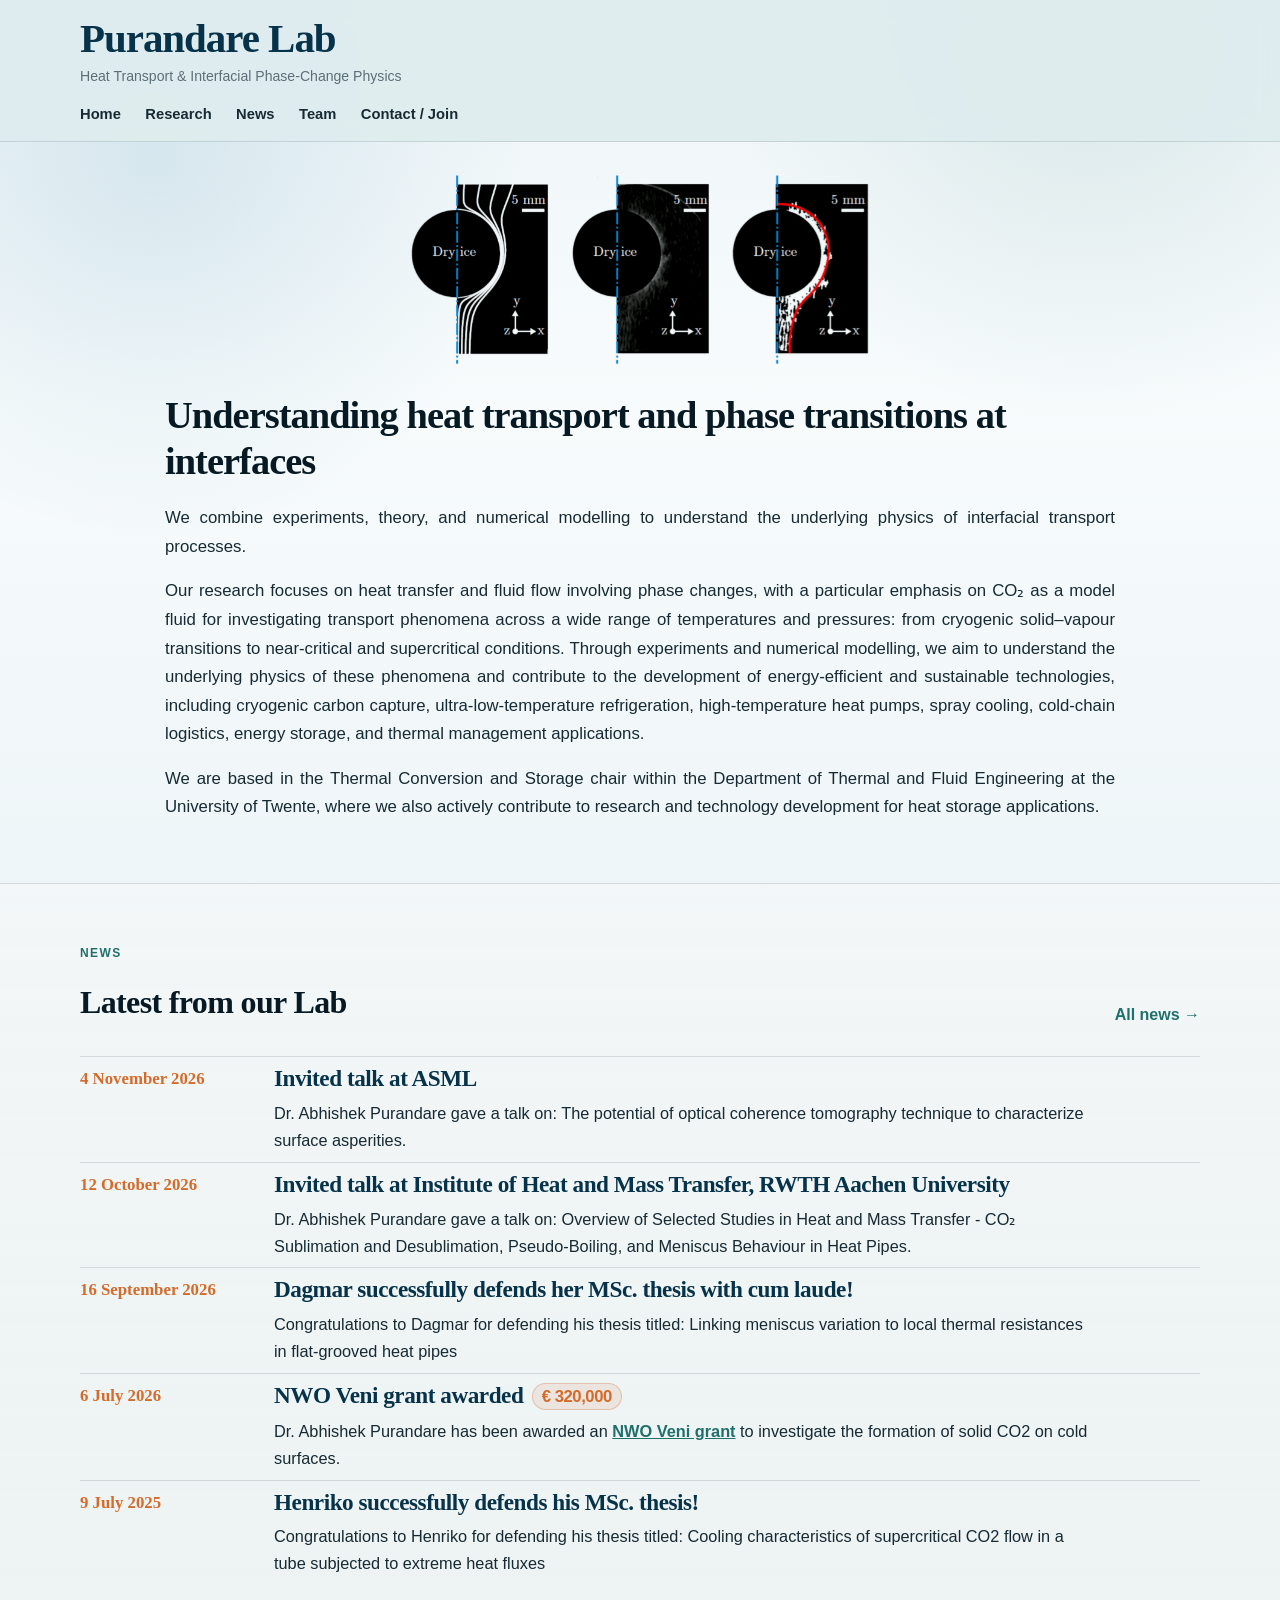
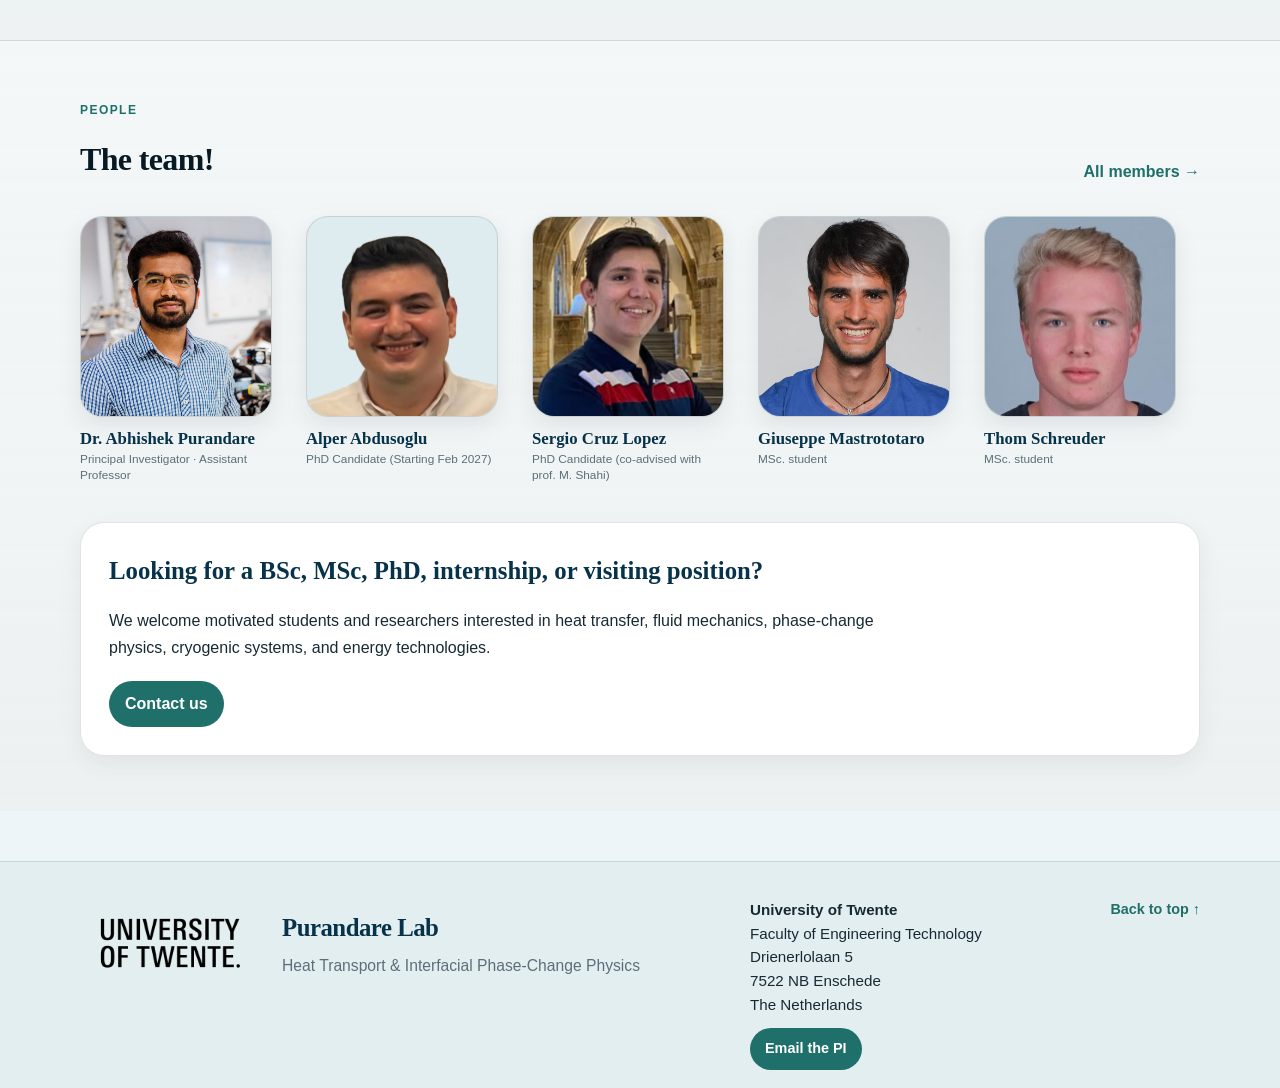
==== commit dc775f71: "Update index.html" ====
--- a/index.html
+++ b/index.html
@@ -321,26 +321,29 @@
         </p>-->
       </article>
 
-       <!-- Example placeholder for the next person.
-      Remove this comment when you add someone. -->
-
-      <article class="person-tile">
-        <div class="person-tile-photo-wrap">
-          <img
-            src="assets/images/Dagmar_Msc.jpeg"
-            alt="Dagmar Bijlsma"
-            class="person-tile-photo"
-          >
-        </div>
-
-        <h3>Dagmar Bijlsma</h3>
-        <p class="person-role">MSc. student</p>
-        <!-- <p class="person-keywords">
-          CO₂ desublimation · Optical diagnostics · Heat transfer
-        </p>-->
-      </article>
-
-     
+      
+       
+<!-- DAGMAR PROFILE TEMPORARILY HIDDEN
+
+<article class="person-tile">
+  <div class="person-tile-photo-wrap">
+    <img
+      src="assets/images/Dagmar_Msc.jpeg"
+      alt="Dagmar Bijlsma"
+      class="person-tile-photo"
+    >
+  </div>
+
+  <h3>Dagmar Bijlsma</h3>
+  <p class="person-role">MSc. student</p>
+
+  <p class="person-keywords">
+    CO₂ desublimation · Optical diagnostics · Heat transfer
+  </p>
+
+</article>
+
+-->   
 
     </div>
 
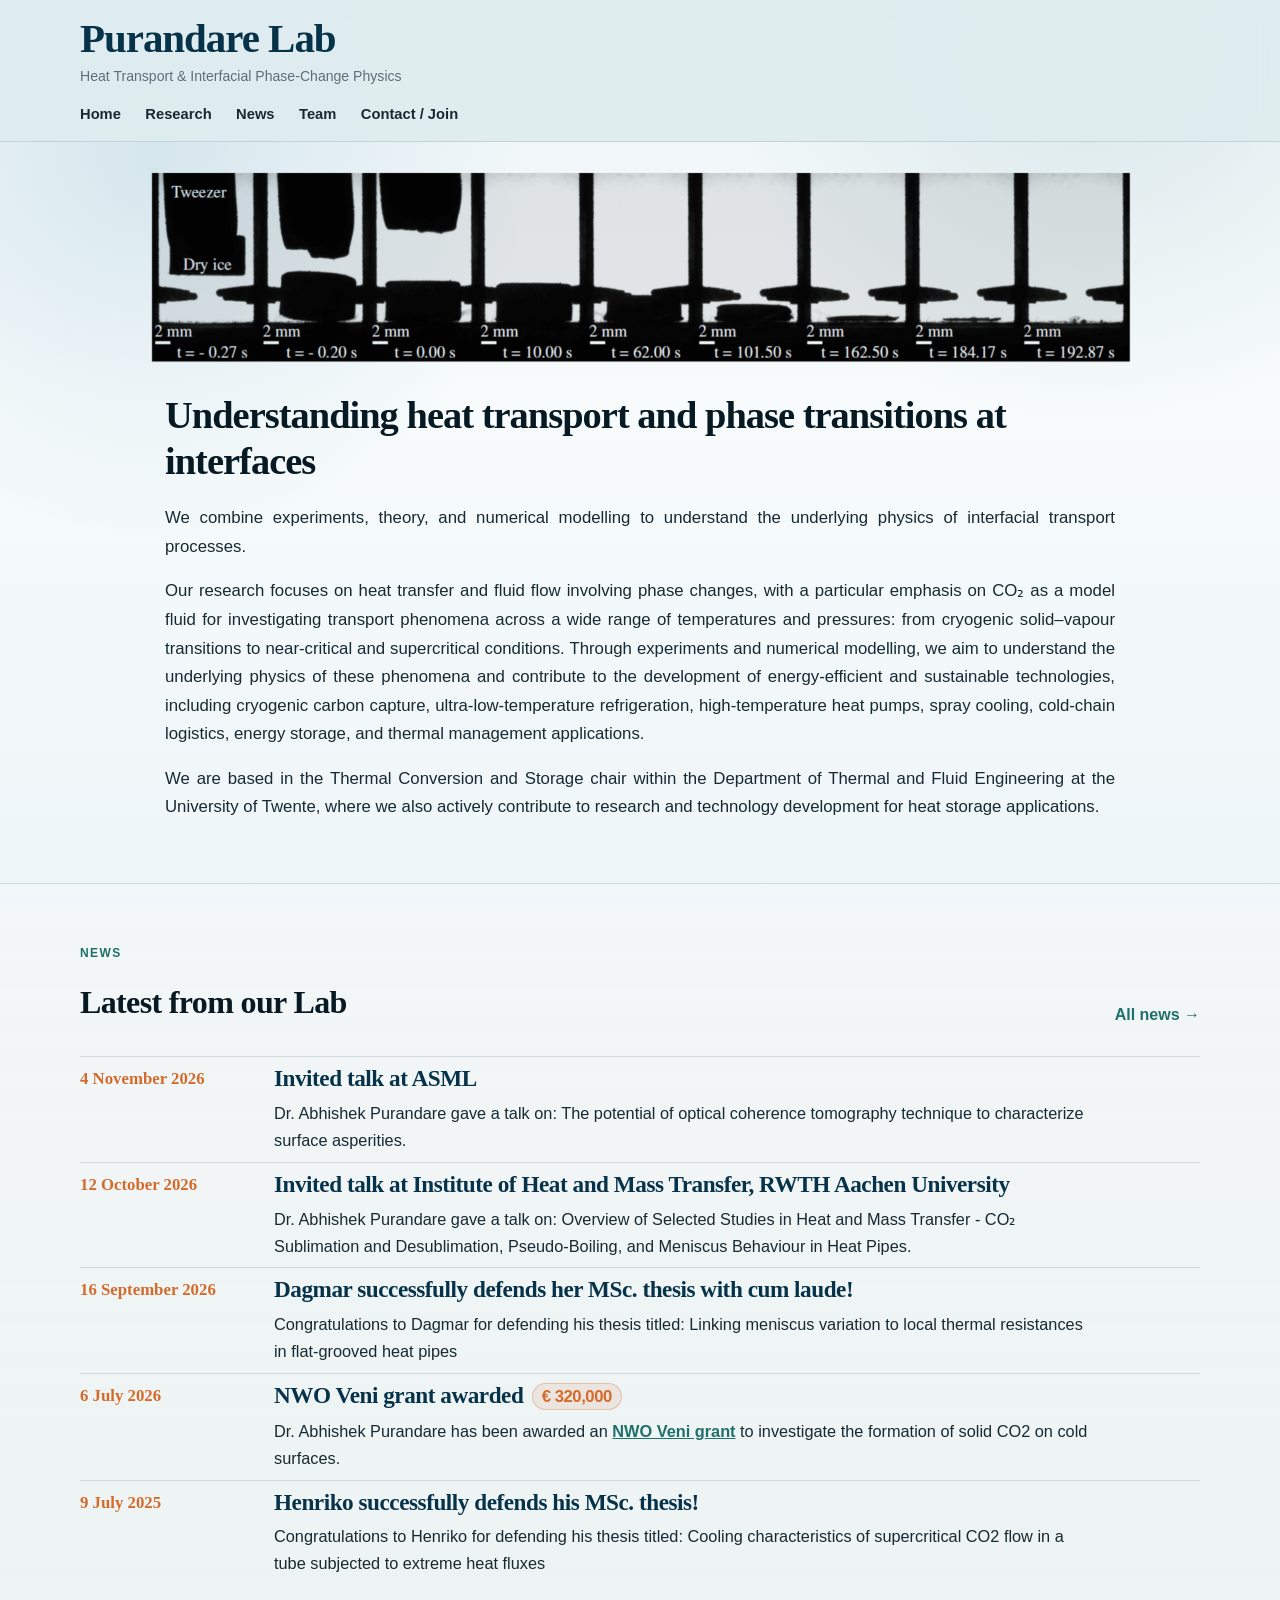
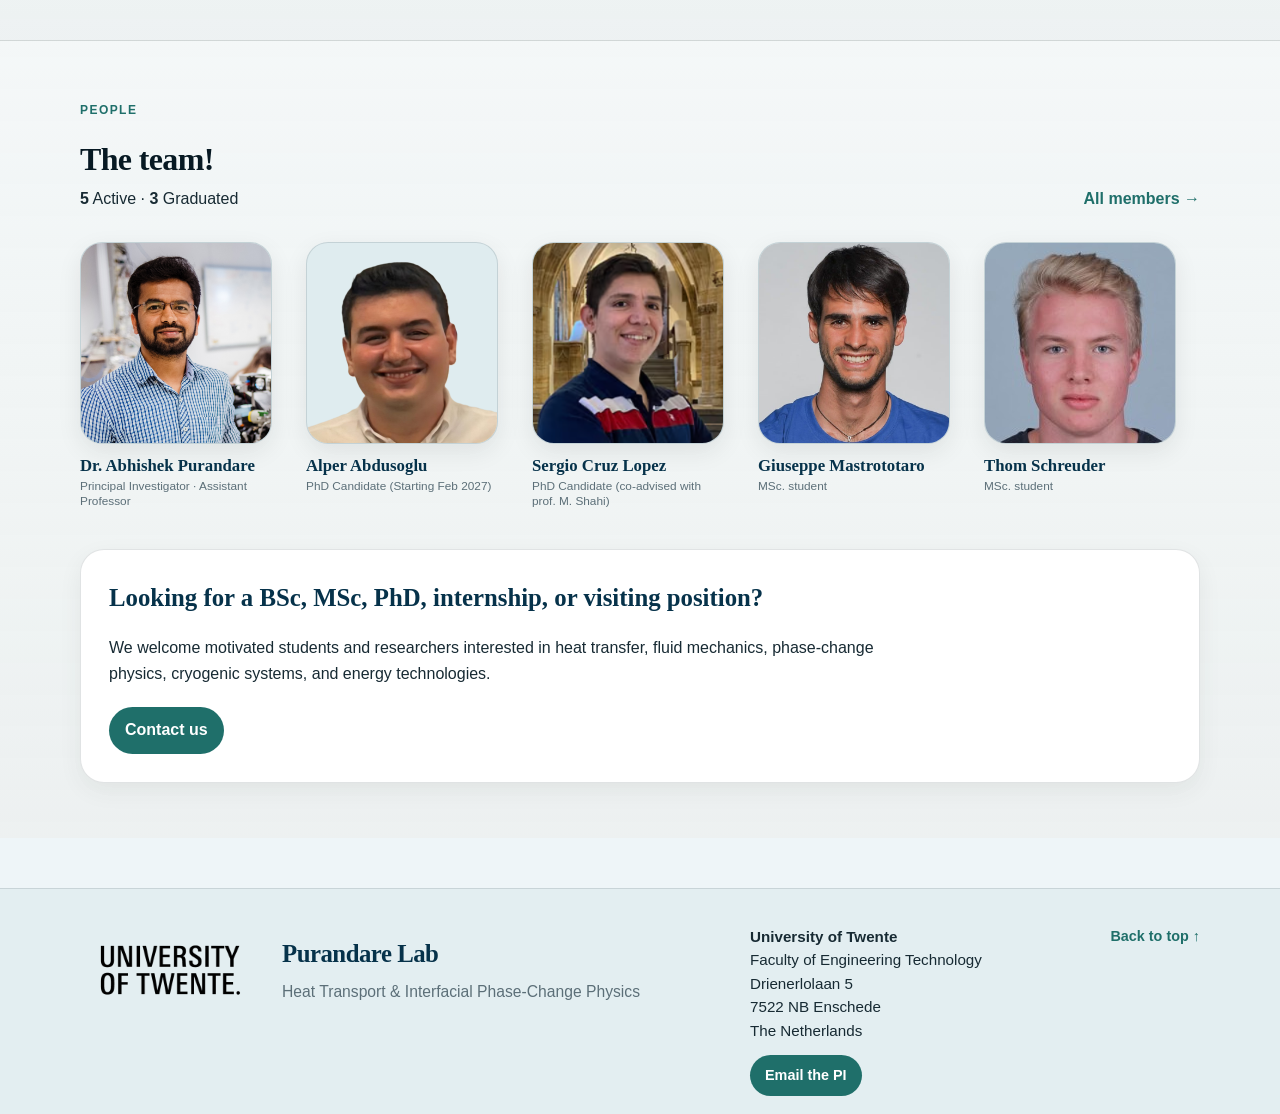
==== commit c3d8ed93: "Update index.html" ====
--- a/index.html
+++ b/index.html
@@ -218,14 +218,37 @@
 <section class="section people-home-section">
   <div class="container">
 
-    <div class="people-section-header">
-      <div>
-        <span class="eyebrow">People</span>
-        <h2>The team! <span class="heading-icon" aria-hidden="true"></span></h2>
+    
+<div class="people-section-header">
+
+  <div>
+    <span class="eyebrow">People</span>
+
+    <div class="team-heading-with-stats">
+
+      <h2>The team!</h2>
+
+      <div class="team-stats" aria-label="Team statistics">
+
+        <span>
+          <strong>5</strong> Active
+        </span>
+
+        <span class="team-stats-separator">·</span>
+
+        <span>
+          <strong>3</strong> Graduated
+        </span>
+
       </div>
 
-      <a class="section-link" href="team.html">All members →</a>
-    </div>
+    </div>
+  </div>
+
+  <a class="section-link" href="team.html">All members →</a>
+
+</div>
+
 
     <div class="people-grid">
 
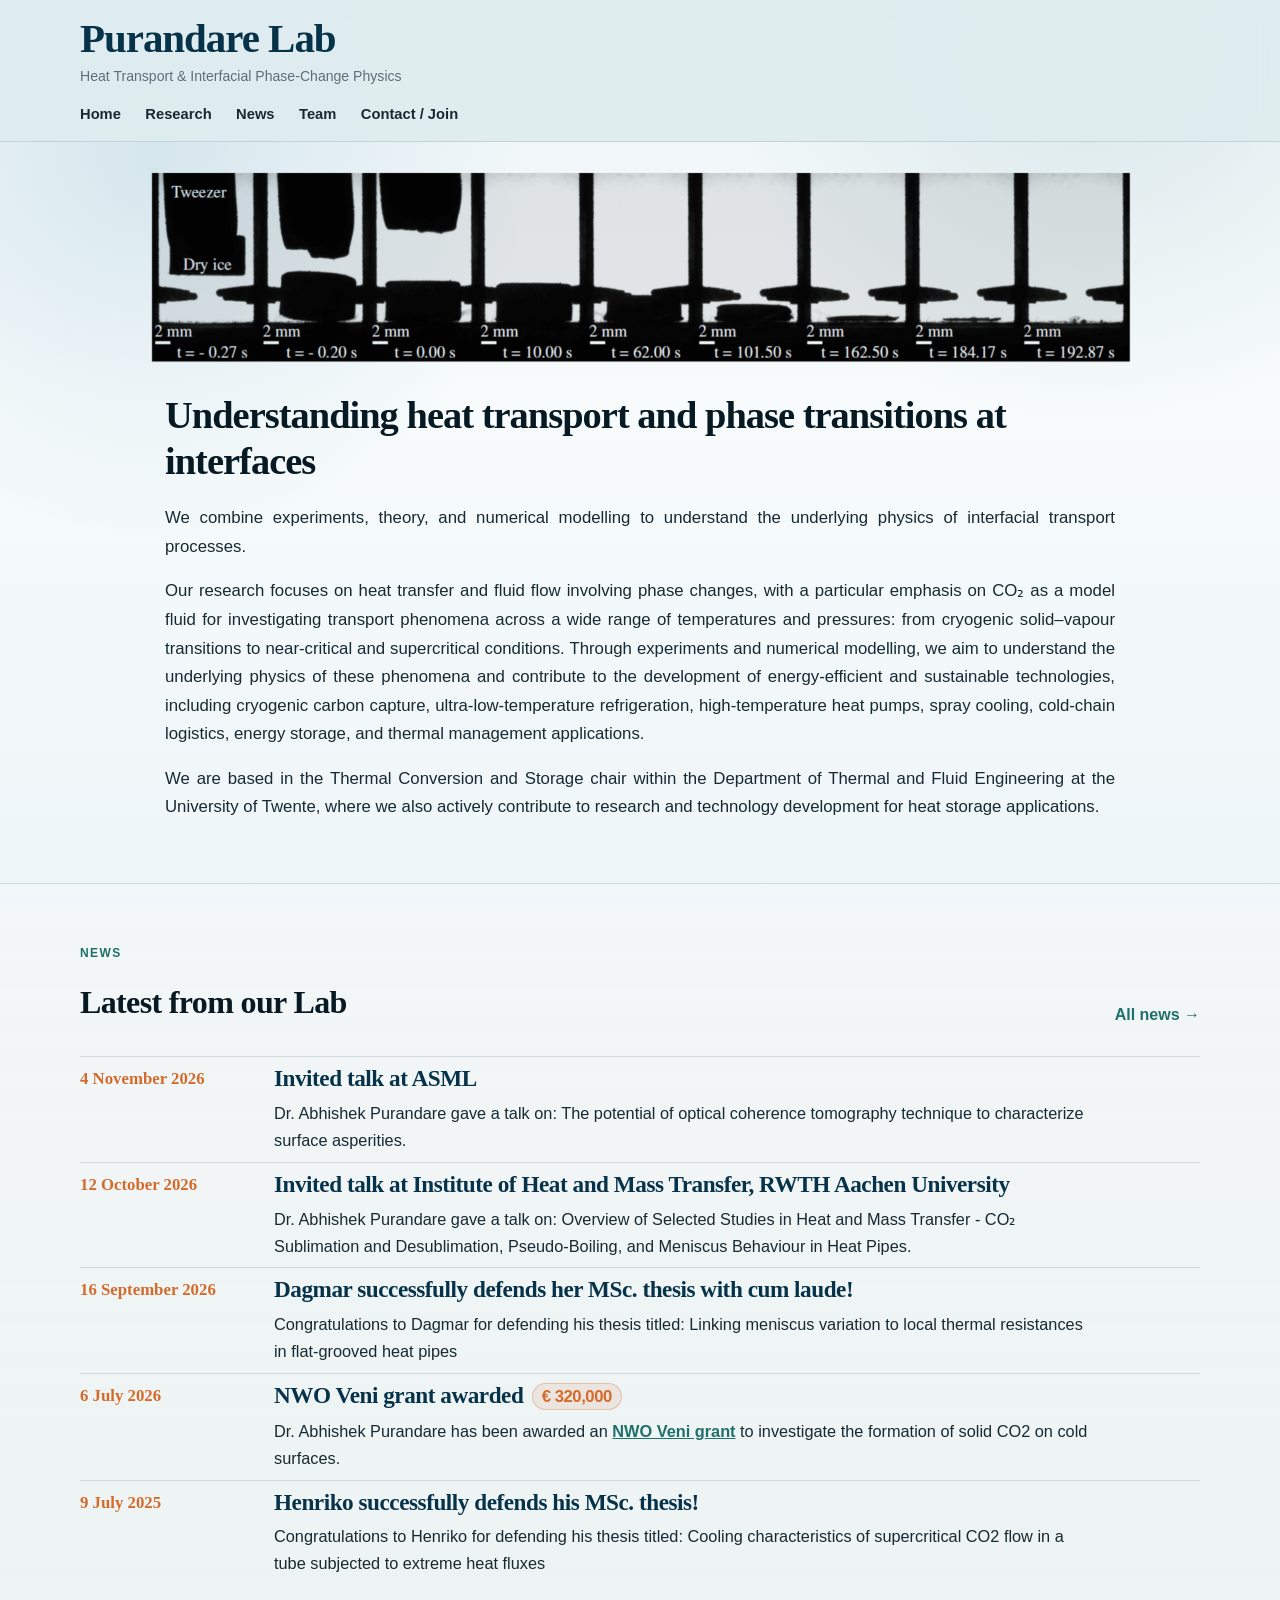
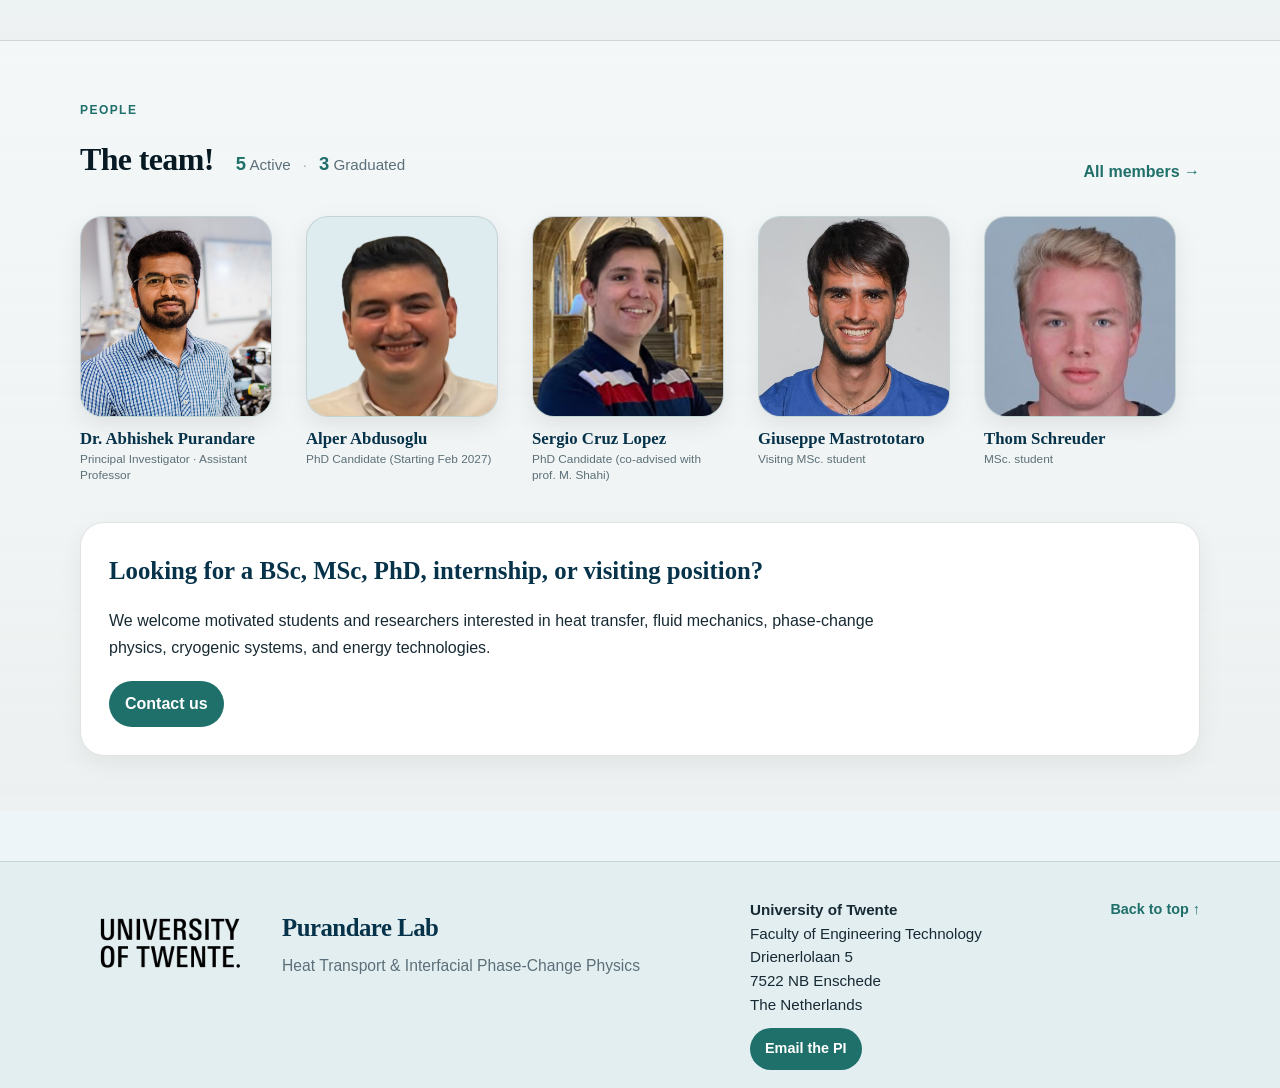
==== commit a7461a02: "Update index.html" ====
--- a/index.html
+++ b/index.html
@@ -319,7 +319,7 @@
         </div>
 
         <h3>Giuseppe Mastrototaro</h3>
-        <p class="person-role">MSc. student</p>
+        <p class="person-role">Visitng MSc. student</p>
         <!-- <p class="person-keywords">
           CO₂ desublimation · Optical diagnostics · Heat transfer
         </p>-->
--- a/assets/css/style.css
+++ b/assets/css/style.css
@@ -1932,3 +1932,45 @@
   }
 }
 
+
+/* Team statistics beside heading */
+
+.team-heading-with-stats {
+  display: flex;
+  align-items: baseline;
+  flex-wrap: wrap;
+  gap: 22px;
+}
+
+.team-heading-with-stats h2 {
+  margin: 0;
+}
+
+.team-stats {
+  display: flex;
+  align-items: baseline;
+  gap: 12px;
+  white-space: nowrap;
+  font-size: 0.95rem;
+  color: var(--muted);
+}
+
+.team-stats strong {
+  font-size: 1.15rem;
+  font-weight: 700;
+  color: var(--teal);
+}
+
+.team-stats-separator {
+  color: #9aadb3;
+}
+
+@media (max-width: 760px) {
+  .team-heading-with-stats {
+    gap: 10px 18px;
+  }
+
+  .team-stats {
+    font-size: 0.85rem;
+  }
+}
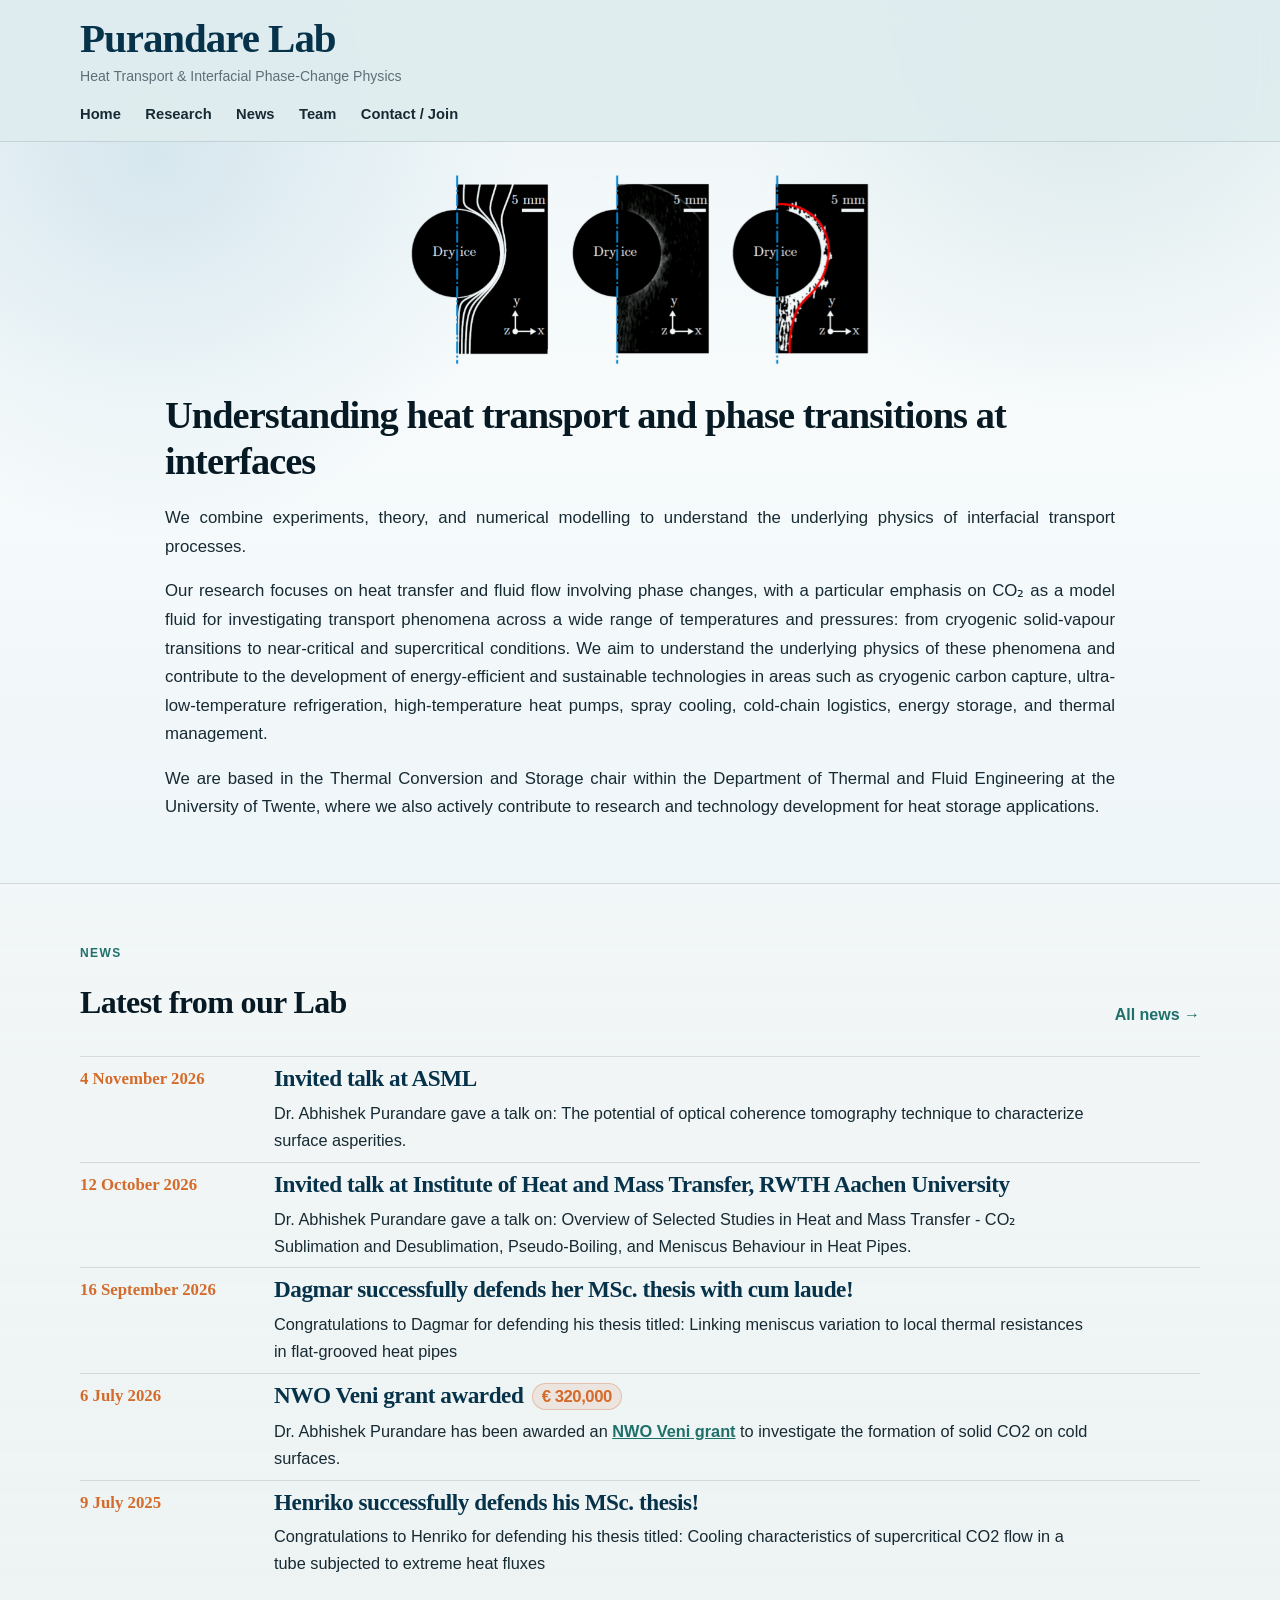
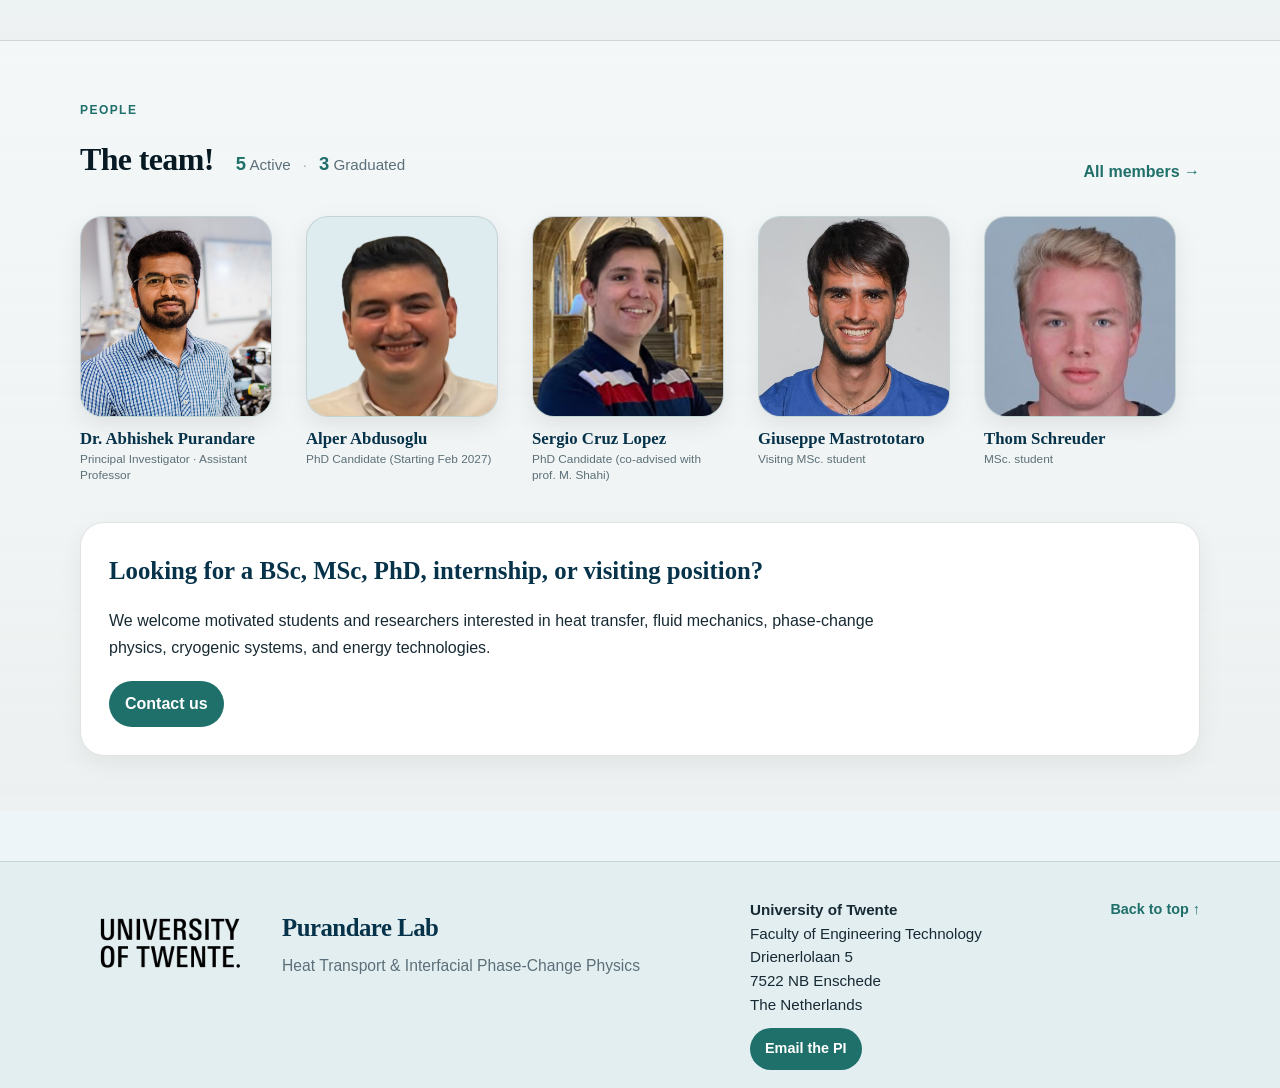
==== commit 9efcf64a: "Update index.html" ====
--- a/index.html
+++ b/index.html
@@ -92,10 +92,10 @@
 
       <p>
         Our research focuses on heat transfer and fluid flow involving phase changes, with a particular emphasis on CO₂ as a model fluid for 
-        investigating transport phenomena across a wide range of temperatures and pressures: from cryogenic solid–vapour transitions to near-critical and 
-        supercritical conditions. Through experiments and numerical modelling, we aim to understand the underlying physics of these phenomena and contribute 
-        to the development of energy-efficient and sustainable technologies, including cryogenic carbon capture, ultra-low-temperature refrigeration, 
-        high-temperature heat pumps, spray cooling, cold-chain logistics, energy storage, and thermal management applications.
+        investigating transport phenomena across a wide range of temperatures and pressures: from cryogenic solid-vapour transitions to near-critical and 
+        supercritical conditions. We aim to understand the underlying physics of these phenomena and contribute to the development of energy-efficient 
+        and sustainable technologies in areas such as cryogenic carbon capture, ultra-low-temperature refrigeration, high-temperature heat pumps, spray cooling, 
+        cold-chain logistics, energy storage, and thermal management.
       </p>
       
       <p>
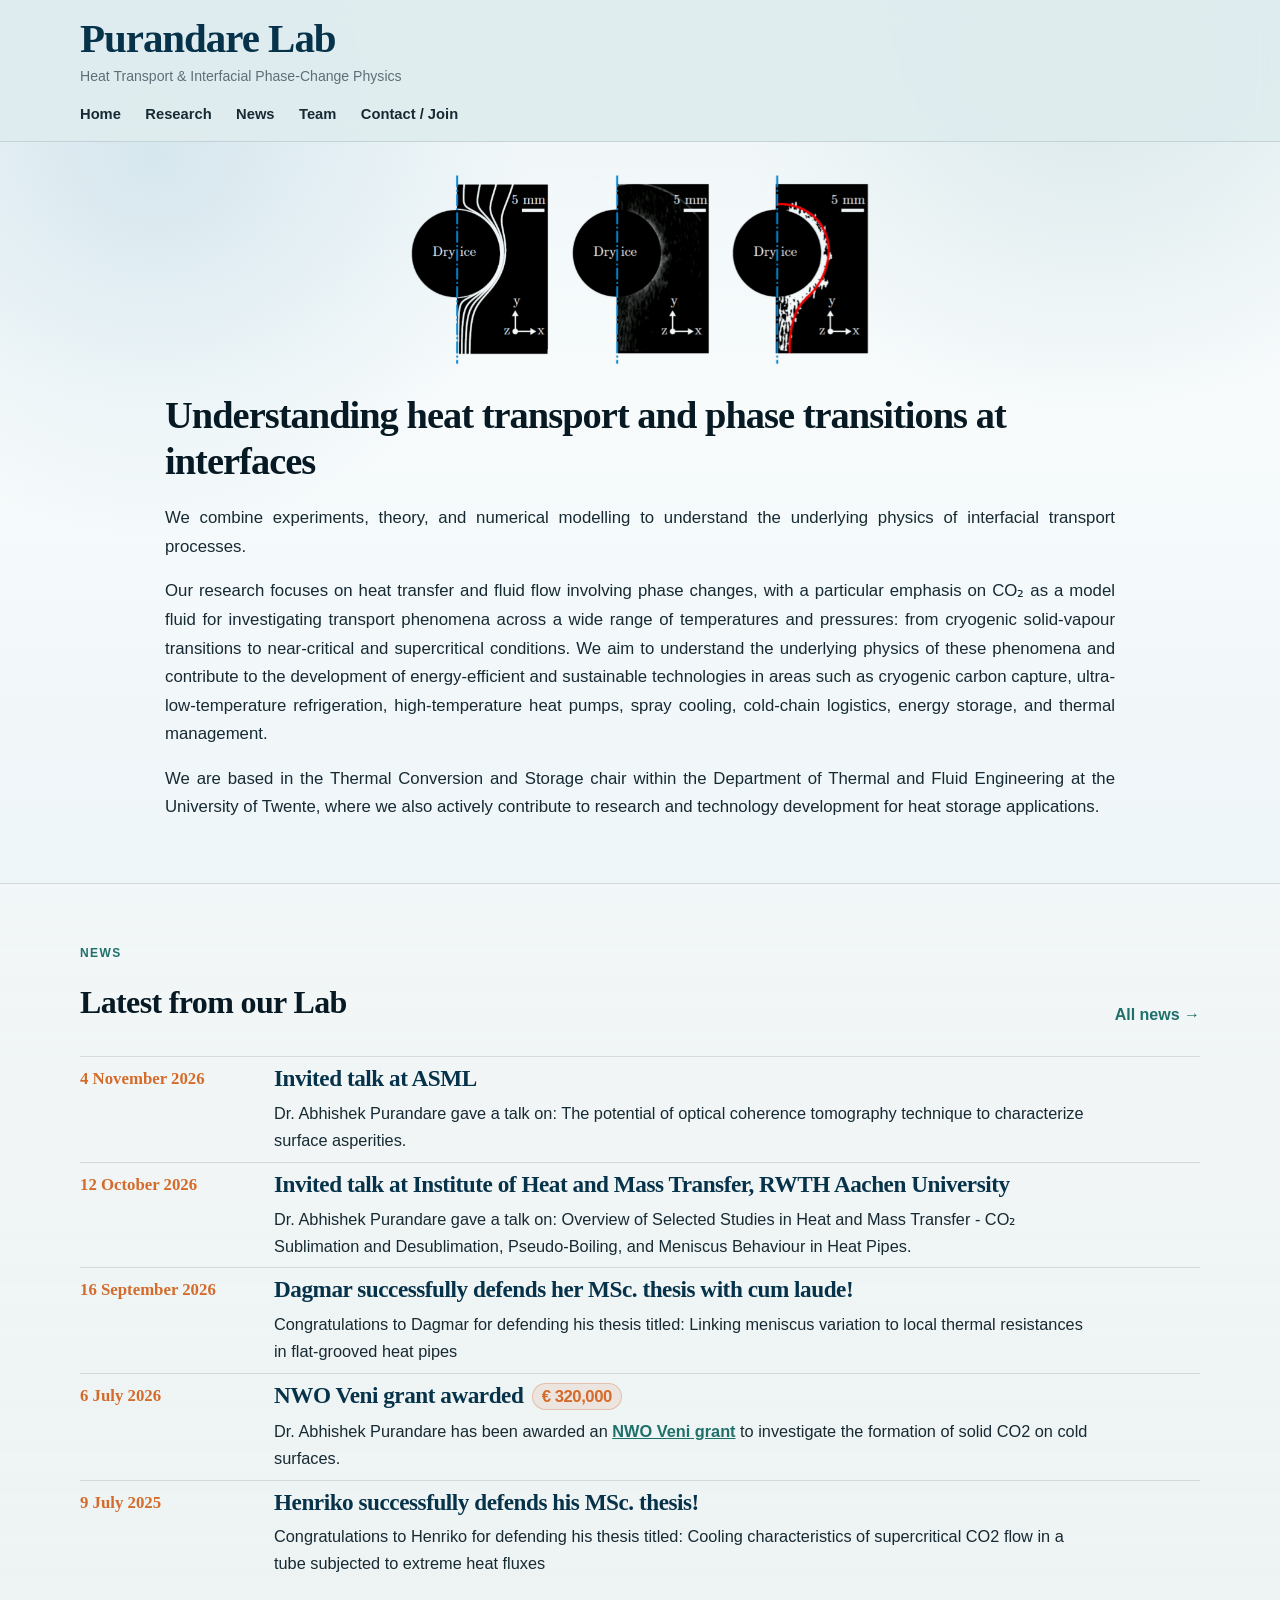
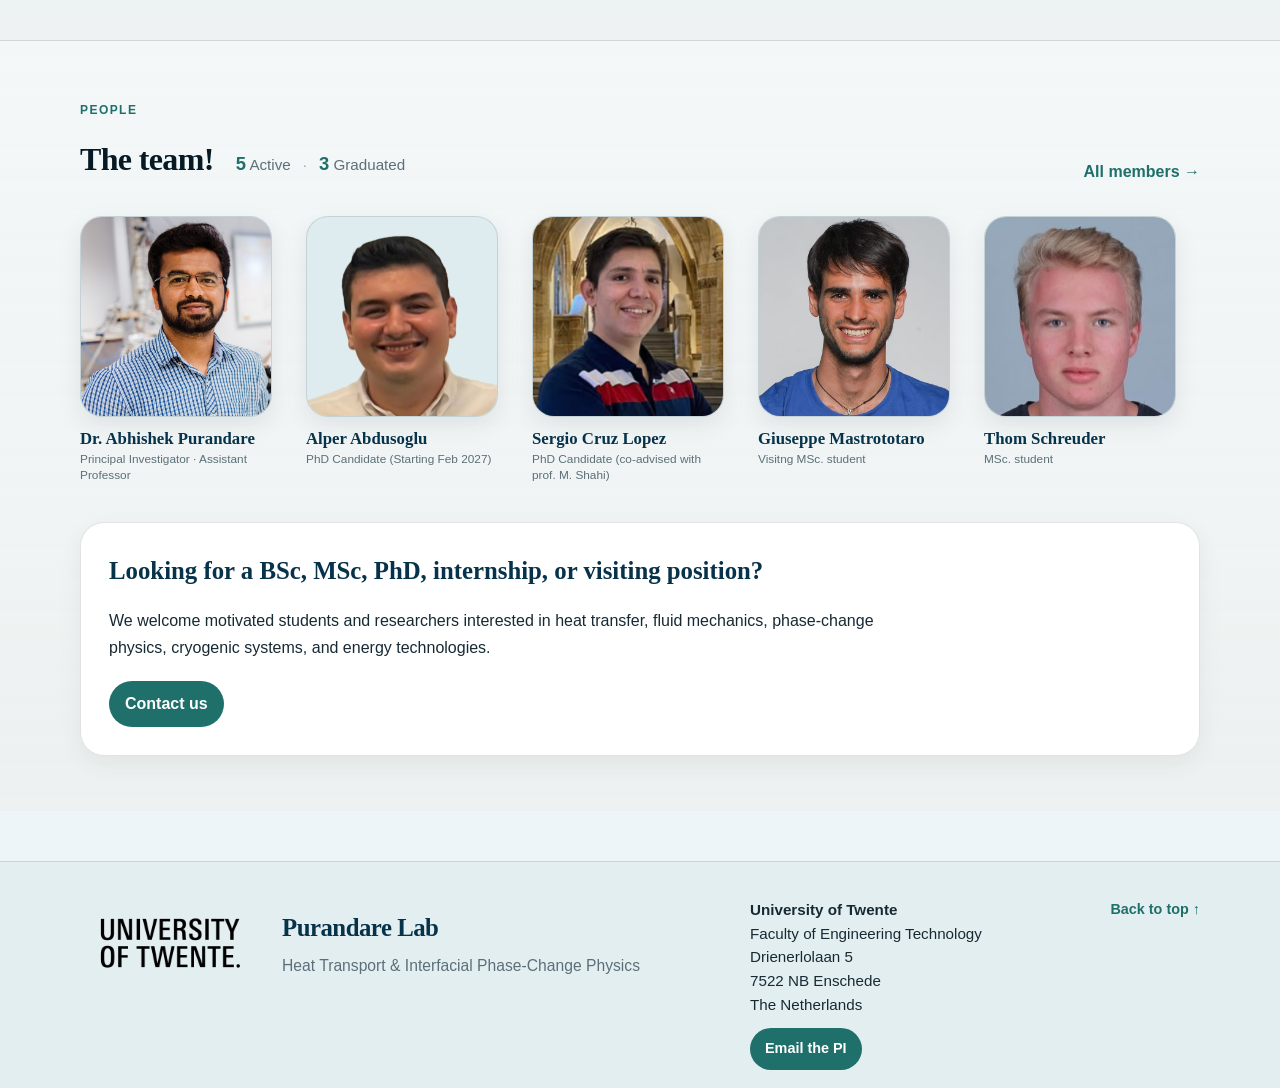
==== commit aa4b2f60: "Update index.html" ====
--- a/index.html
+++ b/index.html
@@ -255,7 +255,7 @@
       <article class="person-tile">
         <div class="person-tile-photo-wrap">
           <img
-            src="assets/images/abhishek-purandarev2.jpg"
+            src="assets/images/abhishek-purandarev3.jpg"
             alt="Dr. Abhishek Purandare"
             class="person-tile-photo"
           >
--- a/assets/css/style.css
+++ b/assets/css/style.css
@@ -1974,3 +1974,35 @@
     font-size: 0.85rem;
   }
 }
+
+
+/* MSc and BSc thesis assignment list */
+
+.thesis-project-list {
+  padding-left: 24px;
+  margin: 16px 0 22px;
+}
+
+.thesis-project-list li {
+  padding-left: 6px;
+  margin-bottom: 16px;
+  line-height: 1.5;
+}
+
+.thesis-project-list li::marker {
+  color: var(--teal);
+  font-weight: 700;
+}
+
+.thesis-project-list strong {
+  font-weight: 600;
+  color: var(--navy);
+}
+
+.thesis-application {
+  display: block;
+  margin-top: 3px;
+  font-size: 0.9rem;
+  font-style: italic;
+  color: var(--muted);
+}
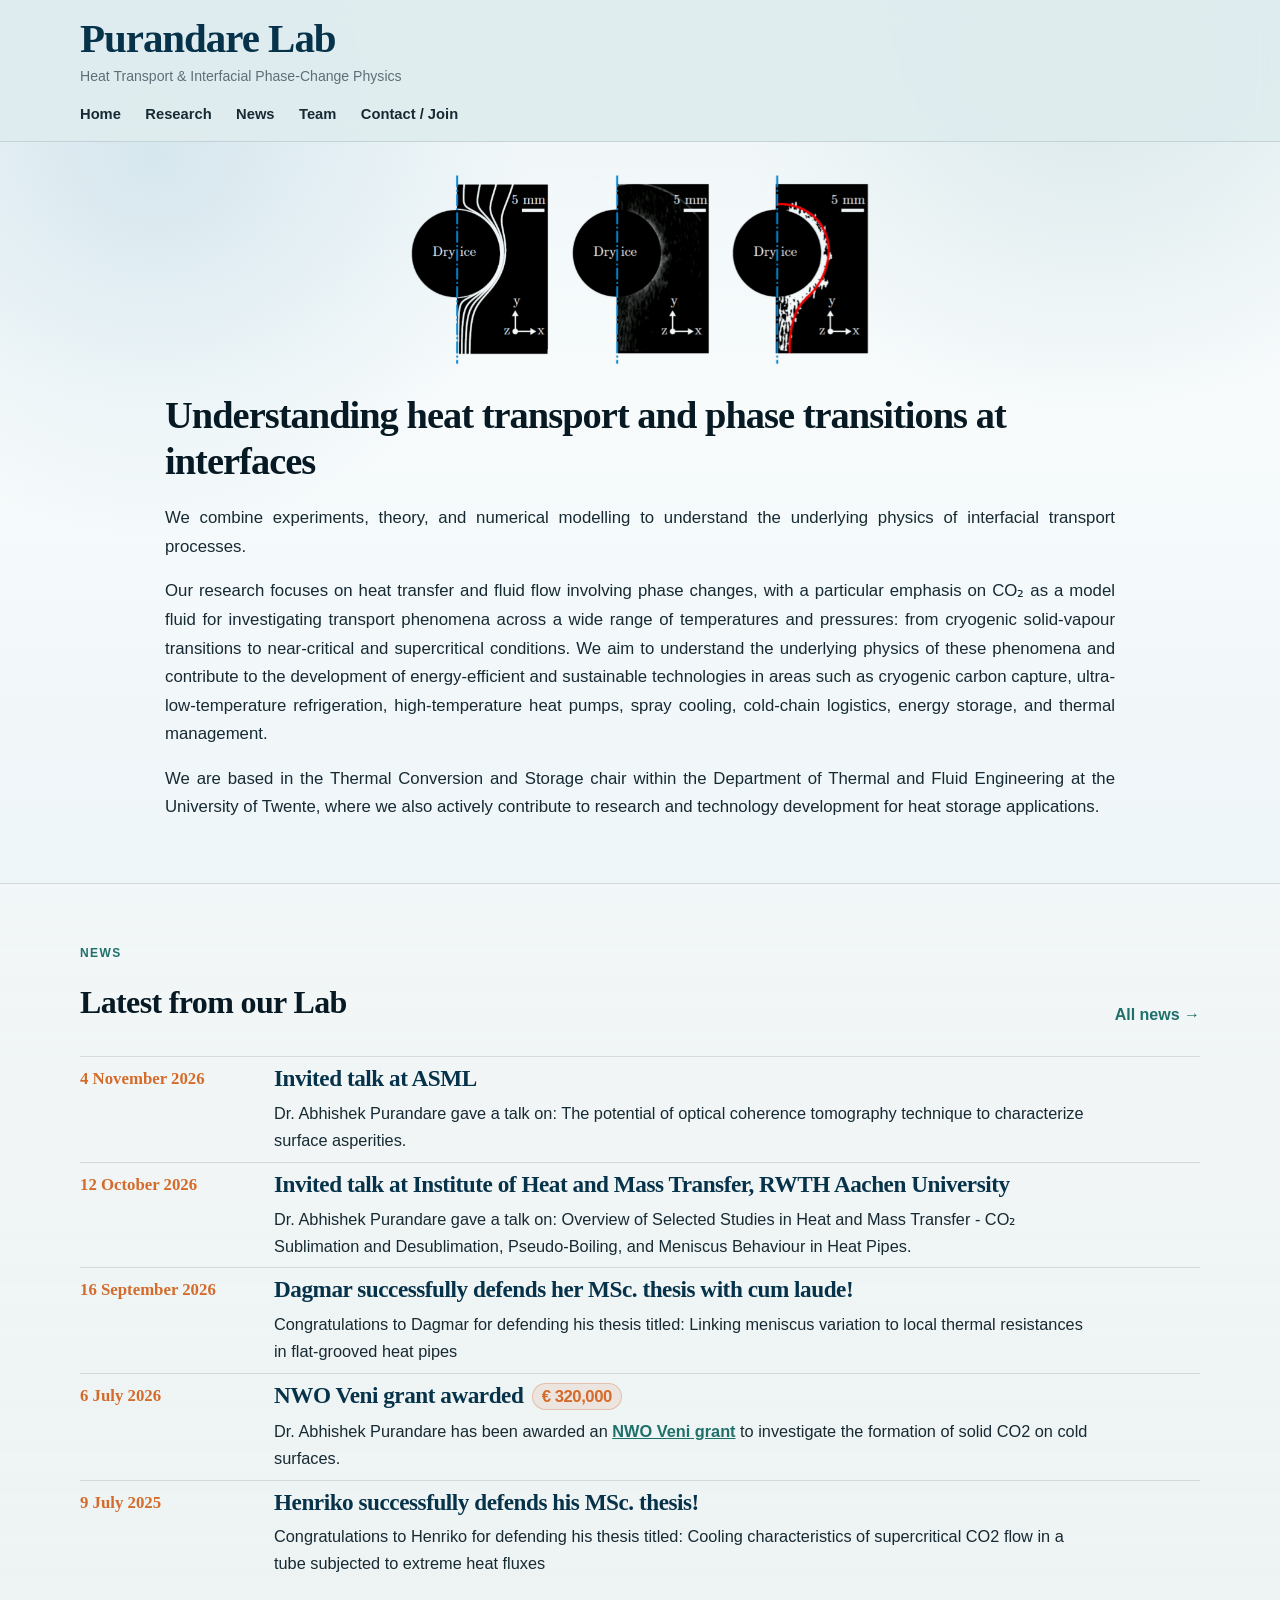
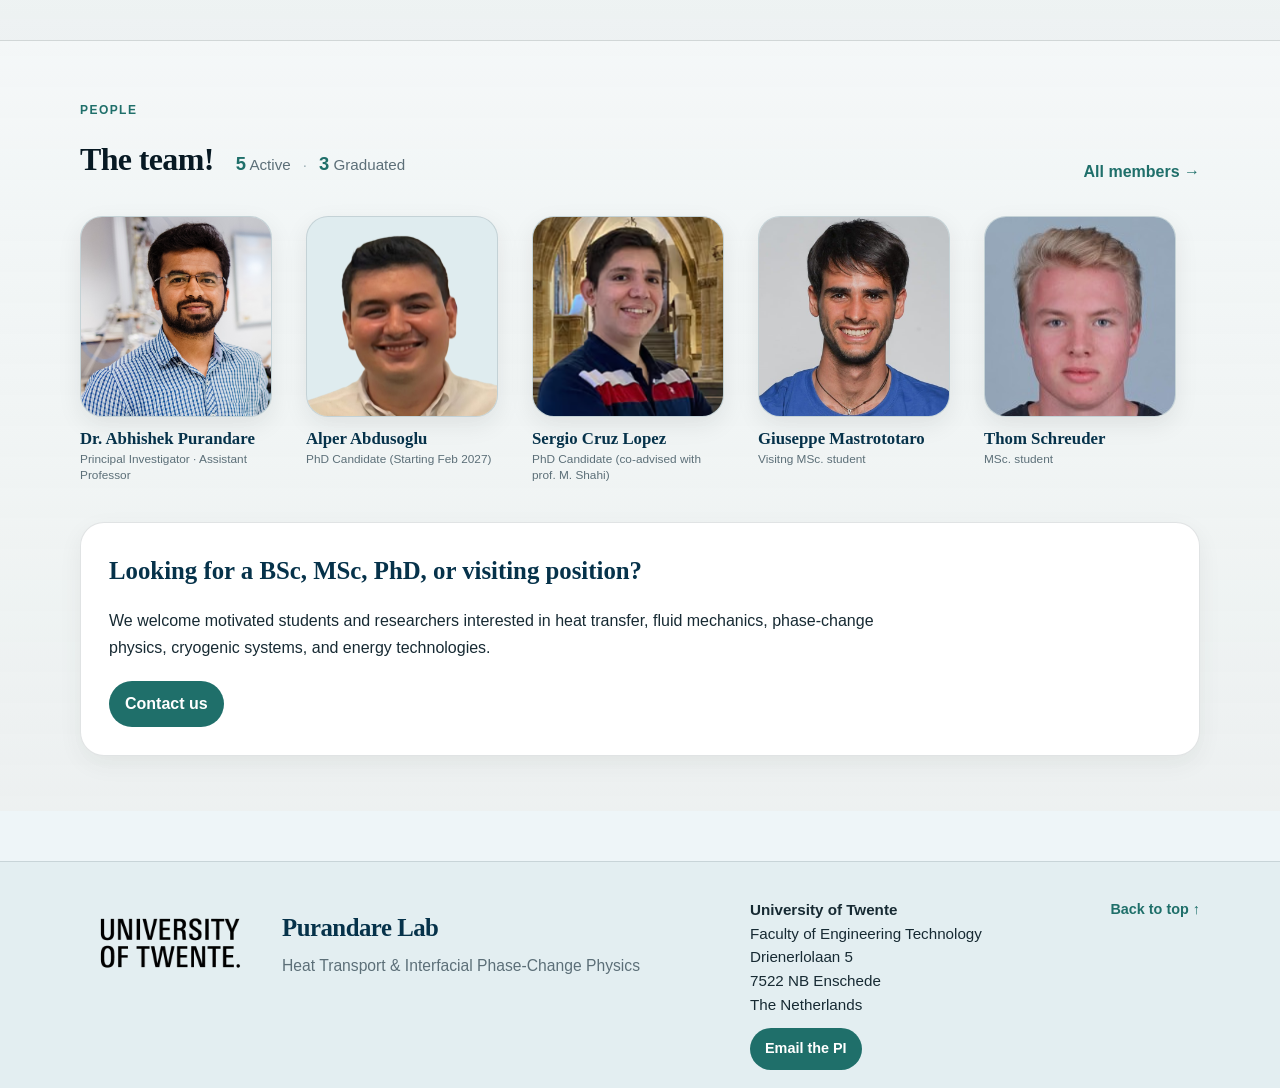
==== commit 85577965: "Update index.html" ====
--- a/index.html
+++ b/index.html
@@ -371,7 +371,7 @@
     </div>
 
     <div class="people-cta">
-      <h3>Looking for a BSc, MSc, PhD, internship, or visiting position?</h3>
+      <h3>Looking for a BSc, MSc, PhD, or visiting position?</h3>
 
       <p>
         We welcome motivated students and researchers interested in
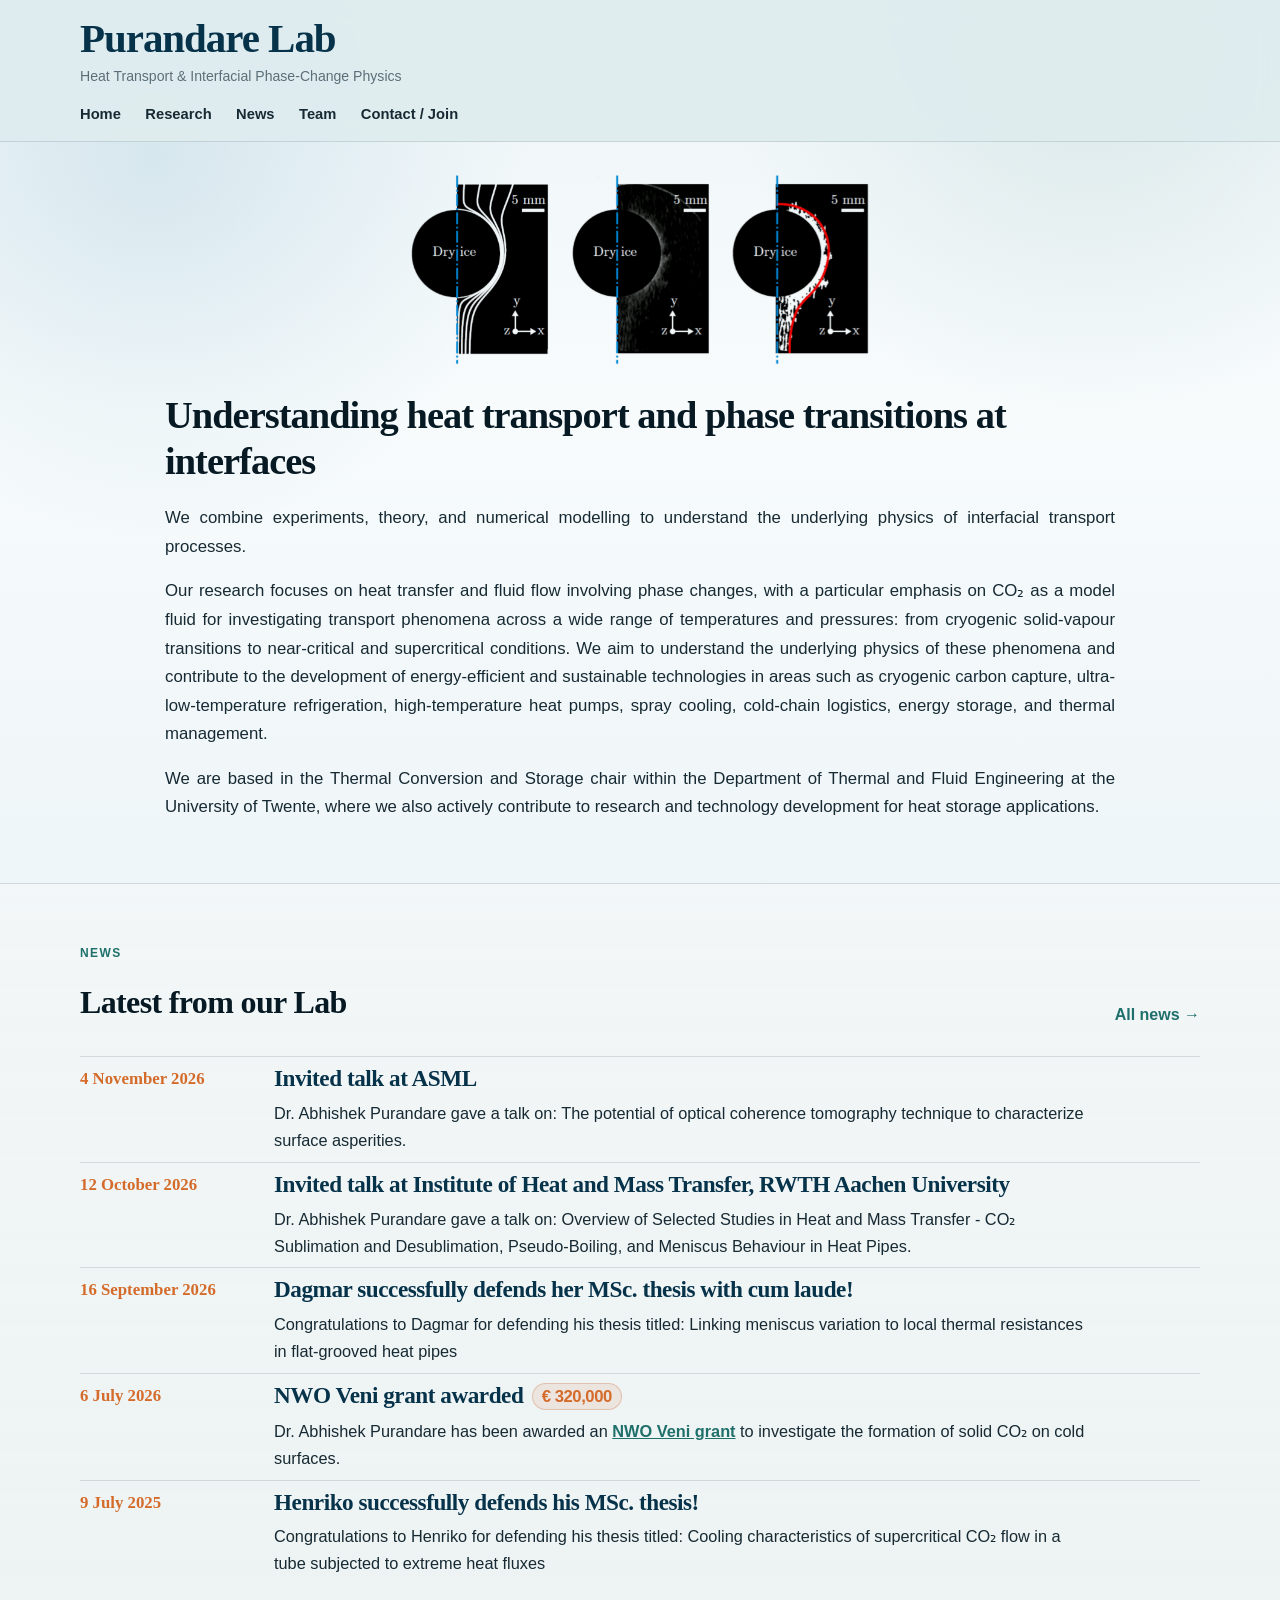
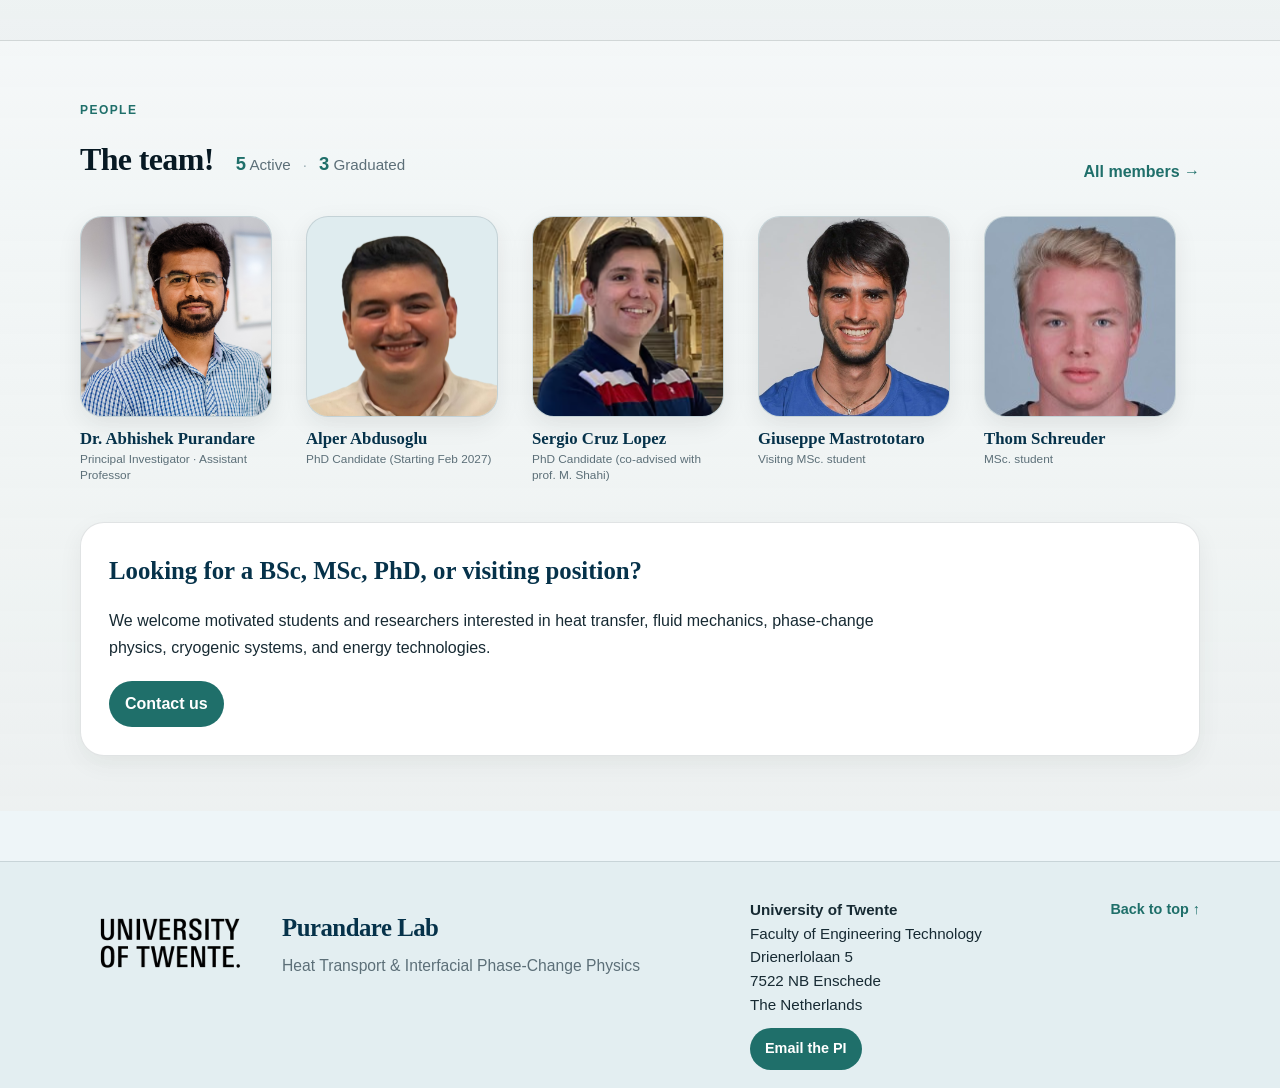
==== commit 704e0c36: "Update index.html" ====
--- a/index.html
+++ b/index.html
@@ -166,7 +166,7 @@
           <p>
             Dr. Abhishek Purandare has been awarded an 
             <a href="https://www.nwo.nl/en/researchprogrammes/nwo-talent-programme/projects-veni/veni-2025" target="_blank" rel="noopener">
-              NWO Veni grant</a> to investigate the formation of solid CO2 on cold surfaces.
+              NWO Veni grant</a> to investigate the formation of solid CO₂ on cold surfaces.
           </p>
         </div>
       </article>
@@ -177,7 +177,7 @@
         <div class="news-content">
           <h3>Henriko successfully defends his MSc. thesis!</h3>
           <p>
-            Congratulations to Henriko for defending his thesis titled: Cooling characteristics of supercritical CO2 flow in a tube
+            Congratulations to Henriko for defending his thesis titled: Cooling characteristics of supercritical CO₂ flow in a tube
             subjected to extreme heat fluxes
           </p>
         </div>
